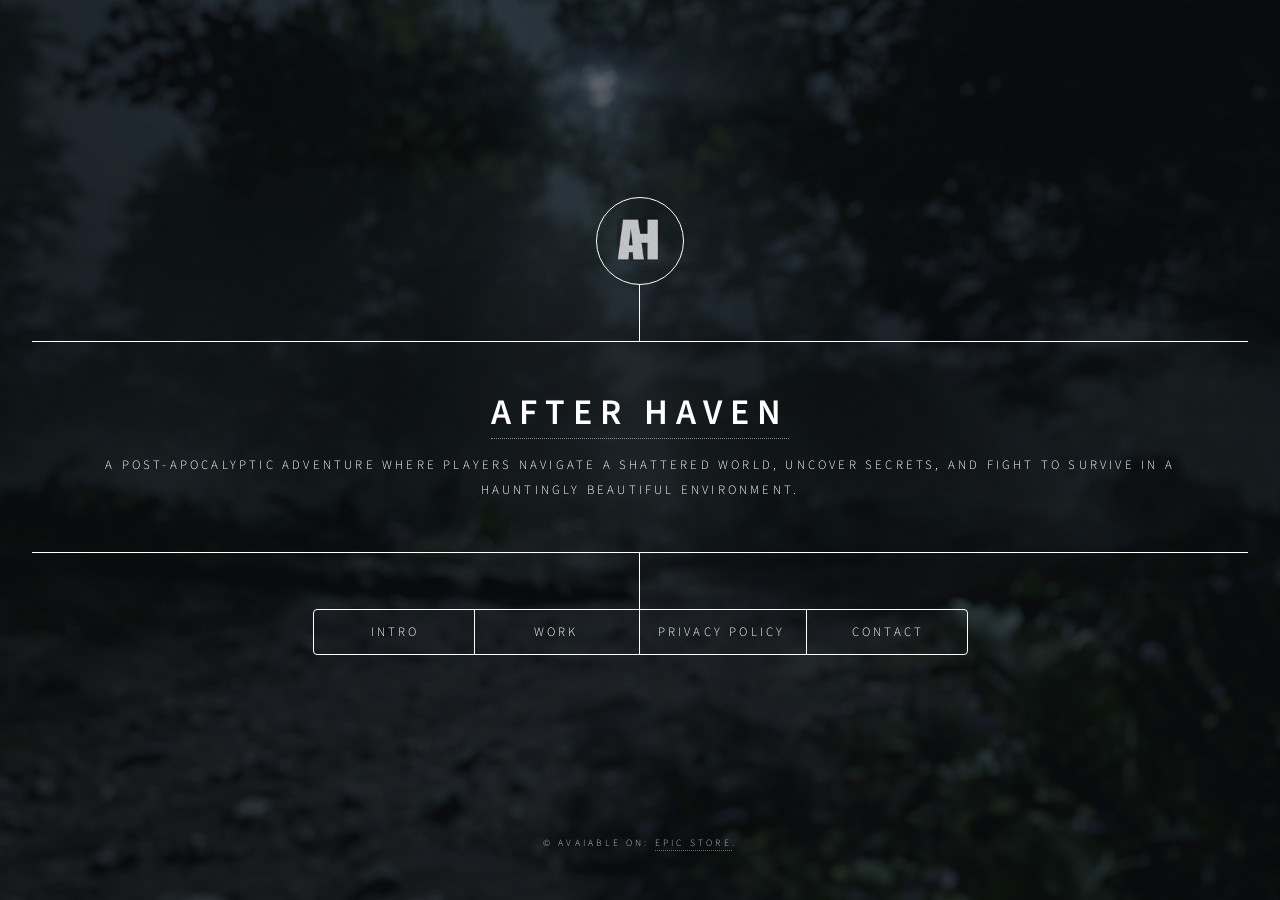
==== index.html @ 48a7b9a1 "InfoUpdates" ====
<!DOCTYPE HTML>
<html>
	<head>
		<title>Dimension by HTML5 UP</title>
		<meta charset="utf-8" />
		<meta name="viewport" content="width=device-width, initial-scale=1, user-scalable=no" />
		<link rel="stylesheet" href="assets/css/main.css" />
		<noscript><link rel="stylesheet" href="assets/css/noscript.css" /></noscript>
	</head>
	<body class="is-preload">

		<!-- Wrapper -->
			<div id="wrapper">

				<!-- Header -->
					<header id="header">
						<div class="logo">	
							<span class="image main"><a href="https://store.epicgames.com/en-US/p/after-heaven-e20b88"><img src="images/AH_LOGO128.png" alt="" /></a></span>
						</div>
						<div class="content">
							<div class="inner">
								<h1><a href="https://store.epicgames.com/en-US/p/after-heaven-e20b88">After Haven</a></h1>
								<p>A post-apocalyptic adventure where players navigate a shattered world, uncover secrets, and fight to survive in a hauntingly beautiful environment.</p>
							</div>
						</div>
						<nav>
							<ul>
								<li><a href="#intro">Intro</a></li>
								<li><a href="#work">Work</a></li>
								<li><a href="#PrivacyPolicy">Privacy Policy</a></li>
								<li><a href="#contact">Contact</a></li>
								<!--<li><a href="#elements">Elements</a></li>-->
							</ul>
						</nav>
					</header>

				<!-- Main -->
					<div id="main">

						<!-- Intro -->
							<article id="intro">
								<h2 class="major">Intro</h2>
								<span class="image main"><img src="images/pic01.jpg" alt="" /></span>
								<p>After Haven is a gripping post-apocalyptic adventure set in a world devastated by unknown cataclysms. Players step into the shoes of a resilient survivor navigating through hauntingly beautiful, yet dangerous environments—ranging from crumbling urban ruins to overgrown wilderness. As they explore, players must scavenge for scarce resources, uncover hidden secrets about the downfall of civilization, and confront hostile factions and mutated creatures that threaten their survival. With a rich narrative woven into immersive gameplay, After Haven challenges players to make difficult choices that shape the fate of the remaining survivors and determine the future of this shattered world. Strategic combat, stealth, and exploration blend seamlessly to create an intense, atmospheric experience where every decision counts.</p>
							</article>

						<!-- Work -->
							<article id="work">
								<h2 class="major">Work</h2>
								<span class="image main"><img src="images/pic02.jpg" alt="" /></span>
								<p>Adipiscing magna sed dolor elit. Praesent eleifend dignissim arcu, at eleifend sapien imperdiet ac. Aliquam erat volutpat. Praesent urna nisi, fringila lorem et vehicula lacinia quam. Integer sollicitudin mauris nec lorem luctus ultrices.</p>
								<p>Nullam et orci eu lorem consequat tincidunt vivamus et sagittis libero. Mauris aliquet magna magna sed nunc rhoncus pharetra. Pellentesque condimentum sem. In efficitur ligula tate urna. Maecenas laoreet massa vel lacinia pellentesque lorem ipsum dolor. Nullam et orci eu lorem consequat tincidunt. Vivamus et sagittis libero. Mauris aliquet magna magna sed nunc rhoncus amet feugiat tempus.</p>
							</article>

						<!-- About -->
						<article id="PrivacyPolicy">
							<h2 class="major">Privacy Policy - After Haven</h2>
							<span class="image main"><img src="images/pic03.jpg" alt="About After Haven" /></span>
						
							<p><strong>Effective Date:</strong> [Insert Date]</p>
						
							<p>Thank you for playing <em>After Haven</em>. Your privacy is important to us. This Privacy Policy explains how we collect, use, and protect your personal information when you play our game.</p>
						
							<h4 style="color: #00bcd4;">1. Information We Collect</h4>
							<ul style="margin-left: 20px;">
							<li><strong>Personal Information:</strong> No personal details like your name or email are required to play.</li>
							<li><strong>Device Info:</strong> We collect device type, OS, and unique IDs.</li>
							<li><strong>Usage Data:</strong> Includes gameplay behavior, session length, and progress.</li>
							<li><strong>Crash Data:</strong> Helps us fix bugs and improve performance.</li>
							</ul>
						
							<h4 style="color: #00bcd4;">2. How We Use Your Information</h4>
							<ul style="margin-left: 20px;">
							<li>To run and improve the game.</li>
							<li>Understand how players use the game.</li>
							<li>Fix bugs and performance issues.</li>
							<li>Send important updates if needed.</li>
							</ul>
						
							<h4 style="color: #00bcd4;">3. Data Sharing</h4>
							<p>We do <strong>not</strong> sell or rent personal information. Only anonymized data may be shared for analytics and improvements.</p>
						
							<h4 style="color: #00bcd4;">4. Third-Party Services</h4>
							<p>We may use third-party tools (e.g., analytics, ads). These tools follow their own privacy policies.</p>
						
							<h4 style="color: #00bcd4;">5. Security</h4>
							<p>We apply reasonable security methods, but no system is 100% secure.</p>
						
							<h4 style="color: #00bcd4;">6. Children’s Privacy</h4>
							<p><em>After Haven</em> is not meant for users under 13. We do not knowingly collect data from children.</p>
						
							<h4 style="color: #00bcd4;">7. Your Rights</h4>
							<p>You can ask to review or delete your data. Some features may be limited without certain data.</p>
						
							<h4 style="color: #00bcd4;">8. Changes</h4>
							<p>We may update this policy. Changes will be shared in-game or here.</p>
						
							<h4 style="color: #00bcd4;">9. Contact</h4>
							<p>If you have questions, email us at:<br />
							<a href="mailto:yourcontact@example.com" style="color: #00bcd4;">yourcontact@example.com</a>
							</p>
						</article>
  

						<!-- Contact -->
						<article id="contact">
							<h2 class="major">Contact</h2>
						
							<p><strong>Email:</strong> support@80ostudio.com</p>
							<p>
								Feel free to reach out for freelance projects, collaborations, or general inquiries!
							</p>
						
							<ul class="icons">
								<li><a href="#" class="icon brands fa-twitter"><span class="label">Twitter</span></a></li>
								<li><a href="#" class="icon brands fa-facebook-f"><span class="label">Facebook</span></a></li>
								<li><a href="#" class="icon brands fa-instagram"><span class="label">Instagram</span></a></li>
								<li><a href="#" class="icon brands fa-github"><span class="label">GitHub</span></a></li>
							</ul>
						</article>

					</div>

				<!-- Footer -->
					<footer id="footer">
						<p class="copyright">&copy; Avaiable on: <a href="https://store.epicgames.com/en-US/p/after-heaven-e20b88">Epic Store</a>.</p>
					</footer>

			</div>

		<!-- BG -->
			<div id="bg"></div>

		<!-- Scripts -->
			<script src="assets/js/jquery.min.js"></script>
			<script src="assets/js/browser.min.js"></script>
			<script src="assets/js/breakpoints.min.js"></script>
			<script src="assets/js/util.js"></script>
			<script src="assets/js/main.js"></script>

	</body>
</html>
---- assets/css/main.css ----
@import url(fontawesome-all.min.css);
@import url("https://fonts.googleapis.com/css?family=Source+Sans+Pro:300italic,600italic,300,600");

/*
	Dimension by HTML5 UP
	html5up.net | @ajlkn
	Free for personal and commercial use under the CCA 3.0 license (html5up.net/license)
*/

html, body, div, span, applet, object,
iframe, h1, h2, h3, h4, h5, h6, p, blockquote,
pre, a, abbr, acronym, address, big, cite,
code, del, dfn, em, img, ins, kbd, q, s, samp,
small, strike, strong, sub, sup, tt, var, b,
u, i, center, dl, dt, dd, ol, ul, li, fieldset,
form, label, legend, table, caption, tbody,
tfoot, thead, tr, th, td, article, aside,
canvas, details, embed, figure, figcaption,
footer, header, hgroup, menu, nav, output, ruby,
section, summary, time, mark, audio, video {
	margin: 0;
	padding: 0;
	border: 0;
	font-size: 100%;
	font: inherit;
	vertical-align: baseline;}

article, aside, details, figcaption, figure,
footer, header, hgroup, menu, nav, section {
	display: block;}

body {
	line-height: 1;
}

ol, ul {
	list-style: none;
}

blockquote, q {
	quotes: none;
}

	blockquote:before, blockquote:after, q:before, q:after {
		content: '';
		content: none;
	}

table {
	border-collapse: collapse;
	border-spacing: 0;
}

body {
	-webkit-text-size-adjust: none;
}

mark {
	background-color: transparent;
	color: inherit;
}

input::-moz-focus-inner {
	border: 0;
	padding: 0;
}

input, select, textarea {
	-moz-appearance: none;
	-webkit-appearance: none;
	-ms-appearance: none;
	appearance: none;
}

/* Basic */

	@-ms-viewport {
		width: device-width;
	}

	@media screen and (max-width: 480px) {

		html, body {
			min-width: 320px;
		}

	}

	html {
		box-sizing: border-box;
	}

	*, *:before, *:after {
		box-sizing: inherit;
	}

	body {
		background: #1b1f22;
	}

		body.is-preload *, body.is-preload *:before, body.is-preload *:after {
			-moz-animation: none !important;
			-webkit-animation: none !important;
			-ms-animation: none !important;
			animation: none !important;
			-moz-transition: none !important;
			-webkit-transition: none !important;
			-ms-transition: none !important;
			transition: none !important;
		}

/* Type */

	html {
		font-size: 16pt;
	}

		@media screen and (max-width: 1680px) {

			html {
				font-size: 12pt;
			}

		}

		@media screen and (max-width: 736px) {

			html {
				font-size: 11pt;
			}

		}

		@media screen and (max-width: 360px) {

			html {
				font-size: 10pt;
			}

		}

	body, input, select, textarea {
		color: #ffffff;
		font-family: "Source Sans Pro", sans-serif;
		font-weight: 300;
		font-size: 1rem;
		line-height: 1.65;
	}

	a {
		-moz-transition: color 0.2s ease-in-out, background-color 0.2s ease-in-out, border-bottom-color 0.2s ease-in-out;
		-webkit-transition: color 0.2s ease-in-out, background-color 0.2s ease-in-out, border-bottom-color 0.2s ease-in-out;
		-ms-transition: color 0.2s ease-in-out, background-color 0.2s ease-in-out, border-bottom-color 0.2s ease-in-out;
		transition: color 0.2s ease-in-out, background-color 0.2s ease-in-out, border-bottom-color 0.2s ease-in-out;
		border-bottom: dotted 1px rgba(255, 255, 255, 0.5);
		text-decoration: none;
		color: inherit;
	}

		a:hover {
			border-bottom-color: transparent;
		}

	strong, b {
		color: #ffffff;
		font-weight: 600;
	}

	em, i {
		font-style: italic;
	}

	p {
		margin: 0 0 2rem 0;
	}

	h1, h2, h3, h4, h5, h6 {
		color: #ffffff;
		font-weight: 600;
		line-height: 1.5;
		margin: 0 0 1rem 0;
		text-transform: uppercase;
		letter-spacing: 0.2rem;
	}

		h1 a, h2 a, h3 a, h4 a, h5 a, h6 a {
			color: inherit;
			text-decoration: none;
		}

		h1.major, h2.major, h3.major, h4.major, h5.major, h6.major {
			border-bottom: solid 1px #ffffff;
			width: -moz-max-content;
			width: -webkit-max-content;
			width: -ms-max-content;
			width: max-content;
			padding-bottom: 0.5rem;
			margin: 0 0 2rem 0;
		}

	h1 {
		font-size: 2.25rem;
		line-height: 1.3;
		letter-spacing: 0.5rem;
	}

	h2 {
		font-size: 1.5rem;
		line-height: 1.4;
		letter-spacing: 0.5rem;
	}

	h3 {
		font-size: 1rem;
	}

	h4 {
		font-size: 0.8rem;
	}

	h5 {
		font-size: 0.7rem;
	}

	h6 {
		font-size: 0.6rem;
	}

	@media screen and (max-width: 736px) {

		h1 {
			font-size: 1.75rem;
			line-height: 1.4;
		}

		h2 {
			font-size: 1.25em;
			line-height: 1.5;
		}

	}

	sub {
		font-size: 0.8rem;
		position: relative;
		top: 0.5rem;
	}

	sup {
		font-size: 0.8rem;
		position: relative;
		top: -0.5rem;
	}

	blockquote {
		border-left: solid 4px #ffffff;
		font-style: italic;
		margin: 0 0 2rem 0;
		padding: 0.5rem 0 0.5rem 2rem;
	}

	code {
		background: rgba(255, 255, 255, 0.075);
		border-radius: 4px;
		font-family: "Courier New", monospace;
		font-size: 0.9rem;
		margin: 0 0.25rem;
		padding: 0.25rem 0.65rem;
	}

	pre {
		-webkit-overflow-scrolling: touch;
		font-family: "Courier New", monospace;
		font-size: 0.9rem;
		margin: 0 0 2rem 0;
	}

		pre code {
			display: block;
			line-height: 1.75;
			padding: 1rem 1.5rem;
			overflow-x: auto;
		}

	hr {
		border: 0;
		border-bottom: solid 1px #ffffff;
		margin: 2.75rem 0;
	}

	.align-left {
		text-align: left;
	}

	.align-center {
		text-align: center;
	}

	.align-right {
		text-align: right;
	}

/* Form */

	form {
		margin: 0 0 2rem 0;
	}

		form > :last-child {
			margin-bottom: 0;
		}

		form > .fields {
			display: -moz-flex;
			display: -webkit-flex;
			display: -ms-flex;
			display: flex;
			-moz-flex-wrap: wrap;
			-webkit-flex-wrap: wrap;
			-ms-flex-wrap: wrap;
			flex-wrap: wrap;
			width: calc(100% + 3rem);
			margin: -1.5rem 0 2rem -1.5rem;
		}

			form > .fields > .field {
				-moz-flex-grow: 0;
				-webkit-flex-grow: 0;
				-ms-flex-grow: 0;
				flex-grow: 0;
				-moz-flex-shrink: 0;
				-webkit-flex-shrink: 0;
				-ms-flex-shrink: 0;
				flex-shrink: 0;
				padding: 1.5rem 0 0 1.5rem;
				width: calc(100% - 1.5rem);
			}

				form > .fields > .field.half {
					width: calc(50% - 0.75rem);
				}

				form > .fields > .field.third {
					width: calc(100%/3 - 0.5rem);
				}

				form > .fields > .field.quarter {
					width: calc(25% - 0.375rem);
				}

		@media screen and (max-width: 480px) {

			form > .fields {
				width: calc(100% + 3rem);
				margin: -1.5rem 0 2rem -1.5rem;
			}

				form > .fields > .field {
					padding: 1.5rem 0 0 1.5rem;
					width: calc(100% - 1.5rem);
				}

					form > .fields > .field.half {
						width: calc(100% - 1.5rem);
					}

					form > .fields > .field.third {
						width: calc(100% - 1.5rem);
					}

					form > .fields > .field.quarter {
						width: calc(100% - 1.5rem);
					}

		}

	label {
		color: #ffffff;
		display: block;
		font-size: 0.8rem;
		font-weight: 300;
		letter-spacing: 0.2rem;
		line-height: 1.5;
		margin: 0 0 1rem 0;
		text-transform: uppercase;
	}

	input[type="text"],
	input[type="password"],
	input[type="email"],
	input[type="tel"],
	select,
	textarea {
		-moz-appearance: none;
		-webkit-appearance: none;
		-ms-appearance: none;
		appearance: none;
		-moz-transition: border-color 0.2s ease-in-out, box-shadow 0.2s ease-in-out, background-color 0.2s ease-in-out;
		-webkit-transition: border-color 0.2s ease-in-out, box-shadow 0.2s ease-in-out, background-color 0.2s ease-in-out;
		-ms-transition: border-color 0.2s ease-in-out, box-shadow 0.2s ease-in-out, background-color 0.2s ease-in-out;
		transition: border-color 0.2s ease-in-out, box-shadow 0.2s ease-in-out, background-color 0.2s ease-in-out;
		background-color: transparent;
		border-radius: 4px;
		border: solid 1px #ffffff;
		color: inherit;
		display: block;
		outline: 0;
		padding: 0 1rem;
		text-decoration: none;
		width: 100%;
	}

		input[type="text"]:invalid,
		input[type="password"]:invalid,
		input[type="email"]:invalid,
		input[type="tel"]:invalid,
		select:invalid,
		textarea:invalid {
			box-shadow: none;
		}

		input[type="text"]:focus,
		input[type="password"]:focus,
		input[type="email"]:focus,
		input[type="tel"]:focus,
		select:focus,
		textarea:focus {
			background: rgba(255, 255, 255, 0.075);
			border-color: #ffffff;
			box-shadow: 0 0 0 1px #ffffff;
		}

	select {
		background-image: url("data:image/svg+xml;charset=utf8,%3Csvg xmlns='http://www.w3.org/2000/svg' width='40' height='40' preserveAspectRatio='none' viewBox='0 0 40 40'%3E%3Cpath d='M9.4,12.3l10.4,10.4l10.4-10.4c0.2-0.2,0.5-0.4,0.9-0.4c0.3,0,0.6,0.1,0.9,0.4l3.3,3.3c0.2,0.2,0.4,0.5,0.4,0.9 c0,0.4-0.1,0.6-0.4,0.9L20.7,31.9c-0.2,0.2-0.5,0.4-0.9,0.4c-0.3,0-0.6-0.1-0.9-0.4L4.3,17.3c-0.2-0.2-0.4-0.5-0.4-0.9 c0-0.4,0.1-0.6,0.4-0.9l3.3-3.3c0.2-0.2,0.5-0.4,0.9-0.4S9.1,12.1,9.4,12.3z' fill='%23ffffff' /%3E%3C/svg%3E");
		background-size: 1.25rem;
		background-repeat: no-repeat;
		background-position: calc(100% - 1rem) center;
		height: 2.75rem;
		padding-right: 2.75rem;
		text-overflow: ellipsis;
	}

		select option {
			color: #ffffff;
			background: #1b1f22;
		}

		select:focus::-ms-value {
			background-color: transparent;
		}

		select::-ms-expand {
			display: none;
		}

	input[type="text"],
	input[type="password"],
	input[type="email"],
	select {
		height: 2.75rem;
	}

	textarea {
		padding: 0.75rem 1rem;
	}

	input[type="checkbox"],
	input[type="radio"] {
		-moz-appearance: none;
		-webkit-appearance: none;
		-ms-appearance: none;
		appearance: none;
		display: block;
		float: left;
		margin-right: -2rem;
		opacity: 0;
		width: 1rem;
		z-index: -1;
	}

		input[type="checkbox"] + label,
		input[type="radio"] + label {
			text-decoration: none;
			-moz-user-select: none;
			-webkit-user-select: none;
			-ms-user-select: none;
			user-select: none;
			color: #ffffff;
			cursor: pointer;
			display: inline-block;
			font-size: 0.8rem;
			font-weight: 300;
			margin: 0 0 0.5rem 0;
			padding-left: 2.65rem;
			padding-right: 0.75rem;
			position: relative;
		}

			input[type="checkbox"] + label:before,
			input[type="radio"] + label:before {
				-moz-osx-font-smoothing: grayscale;
				-webkit-font-smoothing: antialiased;
				display: inline-block;
				font-style: normal;
				font-variant: normal;
				text-rendering: auto;
				line-height: 1;
				text-transform: none !important;
				font-family: 'Font Awesome 5 Free';
				font-weight: 900;
			}

			input[type="checkbox"] + label:before,
			input[type="radio"] + label:before {
				-moz-transition: border-color 0.2s ease-in-out, box-shadow 0.2s ease-in-out, background-color 0.2s ease-in-out;
				-webkit-transition: border-color 0.2s ease-in-out, box-shadow 0.2s ease-in-out, background-color 0.2s ease-in-out;
				-ms-transition: border-color 0.2s ease-in-out, box-shadow 0.2s ease-in-out, background-color 0.2s ease-in-out;
				transition: border-color 0.2s ease-in-out, box-shadow 0.2s ease-in-out, background-color 0.2s ease-in-out;
				border-radius: 4px;
				border: solid 1px #ffffff;
				content: '';
				display: inline-block;
				height: 1.65rem;
				left: 0;
				line-height: 1.65rem;
				position: absolute;
				text-align: center;
				top: -0.15rem;
				width: 1.65rem;
			}

		input[type="checkbox"]:checked + label:before,
		input[type="radio"]:checked + label:before {
			background: #ffffff !important;
			border-color: #ffffff !important;
			color: #1b1f22;
			content: '\f00c';
		}

		input[type="checkbox"]:focus + label:before,
		input[type="radio"]:focus + label:before {
			background: rgba(255, 255, 255, 0.075);
			border-color: #ffffff;
			box-shadow: 0 0 0 1px #ffffff;
		}

	input[type="checkbox"] + label:before {
		border-radius: 4px;
	}

	input[type="radio"] + label:before {
		border-radius: 100%;
	}

	::-webkit-input-placeholder {
		color: rgba(255, 255, 255, 0.5) !important;
		opacity: 1.0;
	}

	:-moz-placeholder {
		color: rgba(255, 255, 255, 0.5) !important;
		opacity: 1.0;
	}

	::-moz-placeholder {
		color: rgba(255, 255, 255, 0.5) !important;
		opacity: 1.0;
	}

	:-ms-input-placeholder {
		color: rgba(255, 255, 255, 0.5) !important;
		opacity: 1.0;
	}

	.formerize-placeholder {
		color: rgba(255, 255, 255, 0.5) !important;
		opacity: 1.0;
	}

/* Box */

	.box {
		border-radius: 4px;
		border: solid 1px #ffffff;
		margin-bottom: 2rem;
		padding: 1.5em;
	}

		.box > :last-child,
		.box > :last-child > :last-child,
		.box > :last-child > :last-child > :last-child {
			margin-bottom: 0;
		}

		.box.alt {
			border: 0;
			border-radius: 0;
			padding: 0;
		}

/* Icon */

	.icon {
		text-decoration: none;
		border-bottom: none;
		position: relative;
	}

		.icon:before {
			-moz-osx-font-smoothing: grayscale;
			-webkit-font-smoothing: antialiased;
			display: inline-block;
			font-style: normal;
			font-variant: normal;
			text-rendering: auto;
			line-height: 1;
			text-transform: none !important;
			font-family: 'Font Awesome 5 Free';
			font-weight: 400;
		}

		.icon > .label {
			display: none;
		}

		.icon:before {
			line-height: inherit;
		}

		.icon.solid:before {
			font-weight: 900;
		}

		.icon.brands:before {
			font-family: 'Font Awesome 5 Brands';
		}

/* Image */

	.image {
		border-radius: 4px;
		border: 0;
		display: inline-block;
		position: relative;
	}

		.image:before {
			pointer-events: none;
			background-image: url("../../images/overlay.png");
			background-color: rgba(19, 21, 25, 0.5);
			border-radius: 4px;
			content: '';
			display: block;
			height: 100%;
			left: 0;
			opacity: 0.5;
			position: absolute;
			top: 0;
			width: 100%;
		}

		.image img {
			border-radius: 4px;
			display: block;
		}

		.image.left, .image.right {
			max-width: 40%;
		}

			.image.left img, .image.right img {
				width: 100%;
			}

		.image.left {
			float: left;
			padding: 0 1.5em 1em 0;
			top: 0.25em;
		}

		.image.right {
			float: right;
			padding: 0 0 1em 1.5em;
			top: 0.25em;
		}

		.image.fit {
			display: block;
			margin: 0 0 2rem 0;
			width: 100%;
		}

			.image.fit img {
				width: 100%;
			}

		.image.main {
			display: block;
			margin: 1.25rem;
			width: 50%;
		}

			.image.main img {
				width: 100%;
			}

		@media screen and (max-width: 736px) {

			.image.main {
				margin: 2rem 0;
			}

		}

		@media screen and (max-width: 480px) {

			.image.main {
				margin: 1.15rem;
			}

		}

/* List */

	ol {
		list-style: decimal;
		margin: 0 0 2rem 0;
		padding-left: 1.25em;
	}

		ol li {
			padding-left: 0.25em;
		}

	ul {
		list-style: disc;
		margin: 0 0 2rem 0;
		padding-left: 1em;
	}

		ul li {
			padding-left: 0.5em;
		}

		ul.alt {
			list-style: none;
			padding-left: 0;
		}

			ul.alt li {
				border-top: solid 1px #ffffff;
				padding: 0.5em 0;
			}

				ul.alt li:first-child {
					border-top: 0;
					padding-top: 0;
				}

	dl {
		margin: 0 0 2rem 0;
	}

		dl dt {
			display: block;
			font-weight: 600;
			margin: 0 0 1rem 0;
		}

		dl dd {
			margin-left: 2rem;
		}

/* Actions */

	ul.actions {
		display: -moz-flex;
		display: -webkit-flex;
		display: -ms-flex;
		display: flex;
		cursor: default;
		list-style: none;
		margin-left: -1rem;
		padding-left: 0;
	}

		ul.actions li {
			padding: 0 0 0 1rem;
			vertical-align: middle;
		}

		ul.actions.special {
			-moz-justify-content: center;
			-webkit-justify-content: center;
			-ms-justify-content: center;
			justify-content: center;
			width: 100%;
			margin-left: 0;
		}

			ul.actions.special li:first-child {
				padding-left: 0;
			}

		ul.actions.stacked {
			-moz-flex-direction: column;
			-webkit-flex-direction: column;
			-ms-flex-direction: column;
			flex-direction: column;
			margin-left: 0;
		}

			ul.actions.stacked li {
				padding: 1.3rem 0 0 0;
			}

				ul.actions.stacked li:first-child {
					padding-top: 0;
				}

		ul.actions.fit {
			width: calc(100% + 1rem);
		}

			ul.actions.fit li {
				-moz-flex-grow: 1;
				-webkit-flex-grow: 1;
				-ms-flex-grow: 1;
				flex-grow: 1;
				-moz-flex-shrink: 1;
				-webkit-flex-shrink: 1;
				-ms-flex-shrink: 1;
				flex-shrink: 1;
				width: 100%;
			}

				ul.actions.fit li > * {
					width: 100%;
				}

			ul.actions.fit.stacked {
				width: 100%;
			}

		@media screen and (max-width: 480px) {

			ul.actions:not(.fixed) {
				-moz-flex-direction: column;
				-webkit-flex-direction: column;
				-ms-flex-direction: column;
				flex-direction: column;
				margin-left: 0;
				width: 100% !important;
			}

				ul.actions:not(.fixed) li {
					-moz-flex-grow: 1;
					-webkit-flex-grow: 1;
					-ms-flex-grow: 1;
					flex-grow: 1;
					-moz-flex-shrink: 1;
					-webkit-flex-shrink: 1;
					-ms-flex-shrink: 1;
					flex-shrink: 1;
					padding: 1rem 0 0 0;
					text-align: center;
					width: 100%;
				}

					ul.actions:not(.fixed) li > * {
						width: 100%;
					}

					ul.actions:not(.fixed) li:first-child {
						padding-top: 0;
					}

					ul.actions:not(.fixed) li input[type="submit"],
					ul.actions:not(.fixed) li input[type="reset"],
					ul.actions:not(.fixed) li input[type="button"],
					ul.actions:not(.fixed) li button,
					ul.actions:not(.fixed) li .button {
						width: 100%;
					}

						ul.actions:not(.fixed) li input[type="submit"].icon:before,
						ul.actions:not(.fixed) li input[type="reset"].icon:before,
						ul.actions:not(.fixed) li input[type="button"].icon:before,
						ul.actions:not(.fixed) li button.icon:before,
						ul.actions:not(.fixed) li .button.icon:before {
							margin-left: -0.5em;
						}

		}

/* Icons */

	ul.icons {
		cursor: default;
		list-style: none;
		padding-left: 0;
	}

		ul.icons li {
			display: inline-block;
			padding: 0 0.75em 0 0;
		}

			ul.icons li:last-child {
				padding-right: 0;
			}

			ul.icons li a {
				border-radius: 100%;
				box-shadow: inset 0 0 0 1px #ffffff;
				display: inline-block;
				height: 2.25rem;
				line-height: 2.25rem;
				text-align: center;
				width: 2.25rem;
			}

				ul.icons li a:hover {
					background-color: rgba(255, 255, 255, 0.075);
				}

				ul.icons li a:active {
					background-color: rgba(255, 255, 255, 0.175);
				}

/* Table */

	.table-wrapper {
		-webkit-overflow-scrolling: touch;
		overflow-x: auto;
	}

	table {
		margin: 0 0 2rem 0;
		width: 100%;
	}

		table tbody tr {
			border: solid 1px #ffffff;
			border-left: 0;
			border-right: 0;
		}

			table tbody tr:nth-child(2n + 1) {
				background-color: rgba(255, 255, 255, 0.075);
			}

		table td {
			padding: 0.75em 0.75em;
		}

		table th {
			color: #ffffff;
			font-size: 0.9em;
			font-weight: 600;
			padding: 0 0.75em 0.75em 0.75em;
			text-align: left;
		}

		table thead {
			border-bottom: solid 2px #ffffff;
		}

		table tfoot {
			border-top: solid 2px #ffffff;
		}

		table.alt {
			border-collapse: separate;
		}

			table.alt tbody tr td {
				border: solid 1px #ffffff;
				border-left-width: 0;
				border-top-width: 0;
			}

				table.alt tbody tr td:first-child {
					border-left-width: 1px;
				}

			table.alt tbody tr:first-child td {
				border-top-width: 1px;
			}

			table.alt thead {
				border-bottom: 0;
			}

			table.alt tfoot {
				border-top: 0;
			}

/* Button */

	input[type="submit"],
	input[type="reset"],
	input[type="button"],
	button,
	.button {
		-moz-appearance: none;
		-webkit-appearance: none;
		-ms-appearance: none;
		appearance: none;
		-moz-transition: background-color 0.2s ease-in-out, color 0.2s ease-in-out;
		-webkit-transition: background-color 0.2s ease-in-out, color 0.2s ease-in-out;
		-ms-transition: background-color 0.2s ease-in-out, color 0.2s ease-in-out;
		transition: background-color 0.2s ease-in-out, color 0.2s ease-in-out;
		background-color: transparent;
		border-radius: 4px;
		border: 0;
		box-shadow: inset 0 0 0 1px #ffffff;
		color: #ffffff !important;
		cursor: pointer;
		display: inline-block;
		font-size: 0.8rem;
		font-weight: 300;
		height: 2.75rem;
		letter-spacing: 0.2rem;
		line-height: 2.75rem;
		outline: 0;
		padding: 0 1.25rem 0 1.35rem;
		text-align: center;
		text-decoration: none;
		text-transform: uppercase;
		white-space: nowrap;
	}

		input[type="submit"]:hover,
		input[type="reset"]:hover,
		input[type="button"]:hover,
		button:hover,
		.button:hover {
			background-color: rgba(255, 255, 255, 0.075);
		}

		input[type="submit"]:active,
		input[type="reset"]:active,
		input[type="button"]:active,
		button:active,
		.button:active {
			background-color: rgba(255, 255, 255, 0.175);
		}

		input[type="submit"].icon:before,
		input[type="reset"].icon:before,
		input[type="button"].icon:before,
		button.icon:before,
		.button.icon:before {
			margin-right: 0.5em;
		}

		input[type="submit"].fit,
		input[type="reset"].fit,
		input[type="button"].fit,
		button.fit,
		.button.fit {
			width: 100%;
		}

		input[type="submit"].small,
		input[type="reset"].small,
		input[type="button"].small,
		button.small,
		.button.small {
			font-size: 0.6rem;
			height: 2.0625rem;
			line-height: 2.0625rem;
		}

		input[type="submit"].primary,
		input[type="reset"].primary,
		input[type="button"].primary,
		button.primary,
		.button.primary {
			background-color: #ffffff;
			color: #1b1f22 !important;
			font-weight: 600;
		}

		input[type="submit"].disabled, input[type="submit"]:disabled,
		input[type="reset"].disabled,
		input[type="reset"]:disabled,
		input[type="button"].disabled,
		input[type="button"]:disabled,
		button.disabled,
		button:disabled,
		.button.disabled,
		.button:disabled {
			pointer-events: none;
			cursor: default;
			opacity: 0.25;
		}

	input[type="submit"],
	input[type="reset"],
	input[type="button"],
	button {
		line-height: calc(2.75rem - 2px);
	}

/* BG */

	#bg {
		-moz-transform: scale(1.0);
		-webkit-transform: scale(1.0);
		-ms-transform: scale(1.0);
		transform: scale(1.0);
		-webkit-backface-visibility: hidden;
		position: fixed;
		top: 0;
		left: 0;
		width: 100%;
		height: 100vh;
		z-index: 1;
	}

		#bg:before, #bg:after {
			content: '';
			display: block;
			position: absolute;
			top: 0;
			left: 0;
			width: 100%;
			height: 100%;
		}

		#bg:before {
			-moz-transition: background-color 2.5s ease-in-out;
			-webkit-transition: background-color 2.5s ease-in-out;
			-ms-transition: background-color 2.5s ease-in-out;
			transition: background-color 2.5s ease-in-out;
			-moz-transition-delay: 0.75s;
			-webkit-transition-delay: 0.75s;
			-ms-transition-delay: 0.75s;
			transition-delay: 0.75s;
			background-image: linear-gradient(to top, rgba(19, 21, 25, 0.5), rgba(19, 21, 25, 0.5)), url("../../images/overlay.png");
			background-size: auto,
 256px 256px;
			background-position: center,
 center;
			background-repeat: no-repeat,
 repeat;
			z-index: 2;
		}

		#bg:after {
			-moz-transform: scale(1.125);
			-webkit-transform: scale(1.125);
			-ms-transform: scale(1.125);
			transform: scale(1.125);
			-moz-transition: -moz-transform 0.325s ease-in-out, -moz-filter 0.325s ease-in-out;
			-webkit-transition: -webkit-transform 0.325s ease-in-out, -webkit-filter 0.325s ease-in-out;
			-ms-transition: -ms-transform 0.325s ease-in-out, -ms-filter 0.325s ease-in-out;
			transition: transform 0.325s ease-in-out, filter 0.325s ease-in-out;
			background-image: url("../../images/bg.jpg");
			background-position: center;
			background-size: cover;
			background-repeat: no-repeat;
			z-index: 1;
		}

		body.is-article-visible #bg:after {
			-moz-transform: scale(1.0825);
			-webkit-transform: scale(1.0825);
			-ms-transform: scale(1.0825);
			transform: scale(1.0825);
			-moz-filter: blur(0.2rem);
			-webkit-filter: blur(0.2rem);
			-ms-filter: blur(0.2rem);
			filter: blur(0.2rem);
		}

		body.is-preload #bg:before {
			background-color: #000000;
		}

/* Wrapper */

	#wrapper {
		display: -moz-flex;
		display: -webkit-flex;
		display: -ms-flex;
		display: flex;
		-moz-flex-direction: column;
		-webkit-flex-direction: column;
		-ms-flex-direction: column;
		flex-direction: column;
		-moz-align-items: center;
		-webkit-align-items: center;
		-ms-align-items: center;
		align-items: center;
		-moz-justify-content: space-between;
		-webkit-justify-content: space-between;
		-ms-justify-content: space-between;
		justify-content: space-between;
		position: relative;
		min-height: 100vh;
		width: 100%;
		padding: 4rem 2rem;
		z-index: 3;
	}

		#wrapper:before {
			content: '';
			display: block;
		}

		@media screen and (max-width: 1680px) {

			#wrapper {
				padding: 3rem 2rem;
			}

		}

		@media screen and (max-width: 736px) {

			#wrapper {
				padding: 2rem 1rem;
			}

		}

		@media screen and (max-width: 480px) {

			#wrapper {
				padding: 1rem;
			}

		}

/* Header */

	#header {
		display: -moz-flex;
		display: -webkit-flex;
		display: -ms-flex;
		display: flex;
		-moz-flex-direction: column;
		-webkit-flex-direction: column;
		-ms-flex-direction: column;
		flex-direction: column;
		-moz-align-items: center;
		-webkit-align-items: center;
		-ms-align-items: center;
		align-items: center;
		-moz-transition: -moz-transform 0.325s ease-in-out, -moz-filter 0.325s ease-in-out, opacity 0.325s ease-in-out;
		-webkit-transition: -webkit-transform 0.325s ease-in-out, -webkit-filter 0.325s ease-in-out, opacity 0.325s ease-in-out;
		-ms-transition: -ms-transform 0.325s ease-in-out, -ms-filter 0.325s ease-in-out, opacity 0.325s ease-in-out;
		transition: transform 0.325s ease-in-out, filter 0.325s ease-in-out, opacity 0.325s ease-in-out;
		background-image: -moz-radial-gradient(rgba(0, 0, 0, 0.25) 25%, rgba(0, 0, 0, 0) 55%);
		background-image: -webkit-radial-gradient(rgba(0, 0, 0, 0.25) 25%, rgba(0, 0, 0, 0) 55%);
		background-image: -ms-radial-gradient(rgba(0, 0, 0, 0.25) 25%, rgba(0, 0, 0, 0) 55%);
		background-image: radial-gradient(rgba(0, 0, 0, 0.25) 25%, rgba(0, 0, 0, 0) 55%);
		max-width: 100%;
		text-align: center;
	}

		#header > * {
			-moz-transition: opacity 0.325s ease-in-out;
			-webkit-transition: opacity 0.325s ease-in-out;
			-ms-transition: opacity 0.325s ease-in-out;
			transition: opacity 0.325s ease-in-out;
			position: relative;
			margin-top: 3.5rem;
		}

			#header > *:before {
				content: '';
				display: block;
				position: absolute;
				top: calc(-3.5rem - 1px);
				left: calc(50% - 1px);
				width: 1px;
				height: calc(3.5rem + 1px);
				background: #ffffff;
			}

		#header > :first-child {
			margin-top: 0;
		}

			#header > :first-child:before {
				display: none;
			}

		#header .logo {
			width: 5.5rem;
			height: 5.5rem;
			line-height: 5.5rem;
			border: solid 1px #ffffff;
			border-radius: 100%;
		}

			#header .logo .icon:before {
				font-size: 2rem;
			}

		#header .content {
			border-style: solid;
			border-color: #ffffff;
			border-top-width: 1px;
			border-bottom-width: 1px;
			max-width: 100%;
		}

			#header .content .inner {
				-moz-transition: max-height 0.75s ease, padding 0.75s ease, opacity 0.325s ease-in-out;
				-webkit-transition: max-height 0.75s ease, padding 0.75s ease, opacity 0.325s ease-in-out;
				-ms-transition: max-height 0.75s ease, padding 0.75s ease, opacity 0.325s ease-in-out;
				transition: max-height 0.75s ease, padding 0.75s ease, opacity 0.325s ease-in-out;
				-moz-transition-delay: 0.25s;
				-webkit-transition-delay: 0.25s;
				-ms-transition-delay: 0.25s;
				transition-delay: 0.25s;
				padding: 3rem 2rem;
				max-height: 40rem;
				overflow: hidden;
			}

				#header .content .inner > :last-child {
					margin-bottom: 0;
				}

			#header .content p {
				text-transform: uppercase;
				letter-spacing: 0.2rem;
				font-size: 0.8rem;
				line-height: 2;
			}

		#header nav ul {
			display: -moz-flex;
			display: -webkit-flex;
			display: -ms-flex;
			display: flex;
			margin-bottom: 0;
			list-style: none;
			padding-left: 0;
			border: solid 1px #ffffff;
			border-radius: 4px;
		}

			#header nav ul li {
				padding-left: 0;
				border-left: solid 1px #ffffff;
			}

				#header nav ul li:first-child {
					border-left: 0;
				}

				#header nav ul li a {
					display: block;
					min-width: 10rem;
					height: 2.75rem;
					line-height: 2.75rem;
					padding: 0 1.25rem 0 1.45rem;
					text-transform: uppercase;
					letter-spacing: 0.2rem;
					font-size: 0.8rem;
					border-bottom: 0;
				}

					#header nav ul li a:hover {
						background-color: rgba(255, 255, 255, 0.075);
					}

					#header nav ul li a:active {
						background-color: rgba(255, 255, 255, 0.175);
					}

		#header nav.use-middle:after {
			content: '';
			display: block;
			position: absolute;
			top: 0;
			left: calc(50% - 1px);
			width: 1px;
			height: 100%;
			background: #ffffff;
		}

		#header nav.use-middle ul li.is-middle {
			border-left: 0;
		}

		body.is-article-visible #header {
			-moz-transform: scale(0.95);
			-webkit-transform: scale(0.95);
			-ms-transform: scale(0.95);
			transform: scale(0.95);
			-moz-filter: blur(0.1rem);
			-webkit-filter: blur(0.1rem);
			-ms-filter: blur(0.1rem);
			filter: blur(0.1rem);
			opacity: 0;
		}

		body.is-preload #header {
			-moz-filter: blur(0.125rem);
			-webkit-filter: blur(0.125rem);
			-ms-filter: blur(0.125rem);
			filter: blur(0.125rem);
		}

			body.is-preload #header > * {
				opacity: 0;
			}

			body.is-preload #header .content .inner {
				max-height: 0;
				padding-top: 0;
				padding-bottom: 0;
				opacity: 0;
			}

		@media screen and (max-width: 980px) {

			#header .content p br {
				display: none;
			}

		}

		@media screen and (max-width: 736px) {

			#header > * {
				margin-top: 2rem;
			}

				#header > *:before {
					top: calc(-2rem - 1px);
					height: calc(2rem + 1px);
				}

			#header .logo {
				width: 4.75rem;
				height: 4.75rem;
				line-height: 4.75rem;
			}

				#header .logo .icon:before {
					font-size: 1.75rem;
				}

			#header .content .inner {
				padding: 2.5rem 1rem;
			}

			#header .content p {
				line-height: 1.875;
			}

		}

		@media screen and (max-width: 480px) {

			#header {
				padding: 1.5rem 0;
			}

				#header .content .inner {
					padding: 2.5rem 0;
				}

				#header nav ul {
					-moz-flex-direction: column;
					-webkit-flex-direction: column;
					-ms-flex-direction: column;
					flex-direction: column;
					min-width: 10rem;
					max-width: 100%;
				}

					#header nav ul li {
						border-left: 0;
						border-top: solid 1px #ffffff;
					}

						#header nav ul li:first-child {
							border-top: 0;
						}

						#header nav ul li a {
							height: 3rem;
							line-height: 3rem;
							min-width: 0;
							width: 100%;
						}

				#header nav.use-middle:after {
					display: none;
				}

		}

/* Main */

	#main {
		-moz-flex-grow: 1;
		-webkit-flex-grow: 1;
		-ms-flex-grow: 1;
		flex-grow: 1;
		-moz-flex-shrink: 1;
		-webkit-flex-shrink: 1;
		-ms-flex-shrink: 1;
		flex-shrink: 1;
		display: -moz-flex;
		display: -webkit-flex;
		display: -ms-flex;
		display: flex;
		-moz-align-items: center;
		-webkit-align-items: center;
		-ms-align-items: center;
		align-items: center;
		-moz-justify-content: center;
		-webkit-justify-content: center;
		-ms-justify-content: center;
		justify-content: center;
		-moz-flex-direction: column;
		-webkit-flex-direction: column;
		-ms-flex-direction: column;
		flex-direction: column;
		position: relative;
		max-width: 100%;
		z-index: 3;
	}

		#main article {
			-moz-transform: translateY(0.25rem);
			-webkit-transform: translateY(0.25rem);
			-ms-transform: translateY(0.25rem);
			transform: translateY(0.25rem);
			-moz-transition: opacity 0.325s ease-in-out, -moz-transform 0.325s ease-in-out;
			-webkit-transition: opacity 0.325s ease-in-out, -webkit-transform 0.325s ease-in-out;
			-ms-transition: opacity 0.325s ease-in-out, -ms-transform 0.325s ease-in-out;
			transition: opacity 0.325s ease-in-out, transform 0.325s ease-in-out;
			padding: 4.5rem 2.5rem 1.5rem 2.5rem ;
			position: relative;
			width: 40rem;
			max-width: 100%;
			background-color: rgba(27, 31, 34, 0.85);
			border-radius: 4px;
			opacity: 0;
		}

			#main article.active {
				-moz-transform: translateY(0);
				-webkit-transform: translateY(0);
				-ms-transform: translateY(0);
				transform: translateY(0);
				opacity: 1;
			}

			#main article .close {
				display: block;
				position: absolute;
				top: 0;
				right: 0;
				width: 4rem;
				height: 4rem;
				cursor: pointer;
				text-indent: 4rem;
				overflow: hidden;
				white-space: nowrap;
			}

				#main article .close:before {
					-moz-transition: background-color 0.2s ease-in-out;
					-webkit-transition: background-color 0.2s ease-in-out;
					-ms-transition: background-color 0.2s ease-in-out;
					transition: background-color 0.2s ease-in-out;
					content: '';
					display: block;
					position: absolute;
					top: 0.75rem;
					left: 0.75rem;
					width: 2.5rem;
					height: 2.5rem;
					border-radius: 100%;
					background-position: center;
					background-image: url("data:image/svg+xml;charset=utf8,%3Csvg xmlns='http://www.w3.org/2000/svg' xmlns:xlink='http://www.w3.org/1999/xlink' width='20px' height='20px' viewBox='0 0 20 20' zoomAndPan='disable'%3E%3Cstyle%3Eline %7B stroke: %23ffffff%3B stroke-width: 1%3B %7D%3C/style%3E%3Cline x1='2' y1='2' x2='18' y2='18' /%3E%3Cline x1='18' y1='2' x2='2' y2='18' /%3E%3C/svg%3E");
					background-size: 20px 20px;
					background-repeat: no-repeat;
				}

				#main article .close:hover:before {
					background-color: rgba(255, 255, 255, 0.075);
				}

				#main article .close:active:before {
					background-color: rgba(255, 255, 255, 0.175);
				}

		@media screen and (max-width: 736px) {

			#main article {
				padding: 3.5rem 2rem 0.5rem 2rem ;
			}

				#main article .close:before {
					top: 0.875rem;
					left: 0.875rem;
					width: 2.25rem;
					height: 2.25rem;
					background-size: 14px 14px;
				}

		}

		@media screen and (max-width: 480px) {

			#main article {
				padding: 3rem 1.5rem 0.5rem 1.5rem ;
			}

		}

/* Footer */

	#footer {
		-moz-transition: -moz-transform 0.325s ease-in-out, -moz-filter 0.325s ease-in-out, opacity 0.325s ease-in-out;
		-webkit-transition: -webkit-transform 0.325s ease-in-out, -webkit-filter 0.325s ease-in-out, opacity 0.325s ease-in-out;
		-ms-transition: -ms-transform 0.325s ease-in-out, -ms-filter 0.325s ease-in-out, opacity 0.325s ease-in-out;
		transition: transform 0.325s ease-in-out, filter 0.325s ease-in-out, opacity 0.325s ease-in-out;
		width: 100%;
		max-width: 100%;
		margin-top: 2rem;
		text-align: center;
	}

		#footer .copyright {
			letter-spacing: 0.2rem;
			font-size: 0.6rem;
			opacity: 0.75;
			margin-bottom: 0;
			text-transform: uppercase;
		}

		body.is-article-visible #footer {
			-moz-transform: scale(0.95);
			-webkit-transform: scale(0.95);
			-ms-transform: scale(0.95);
			transform: scale(0.95);
			-moz-filter: blur(0.1rem);
			-webkit-filter: blur(0.1rem);
			-ms-filter: blur(0.1rem);
			filter: blur(0.1rem);
			opacity: 0;
		}

		body.is-preload #footer {
			opacity: 0;
		}
---- assets/css/noscript.css ----
/*
	Dimension by HTML5 UP
	html5up.net | @ajlkn
	Free for personal and commercial use under the CCA 3.0 license (html5up.net/license)
*/

/* BG */

	body.is-preload #bg:before {
		background-color: transparent;
	}

/* Header */

	body.is-preload #header {
		-moz-filter: none;
		-webkit-filter: none;
		-ms-filter: none;
		filter: none;
	}

		body.is-preload #header > * {
			opacity: 1;
		}

		body.is-preload #header .content .inner {
			max-height: none;
			padding: 3rem 2rem;
			opacity: 1;
		}

/* Main */

	#main article {
		opacity: 1;
		margin: 4rem 0 0 0;
	}
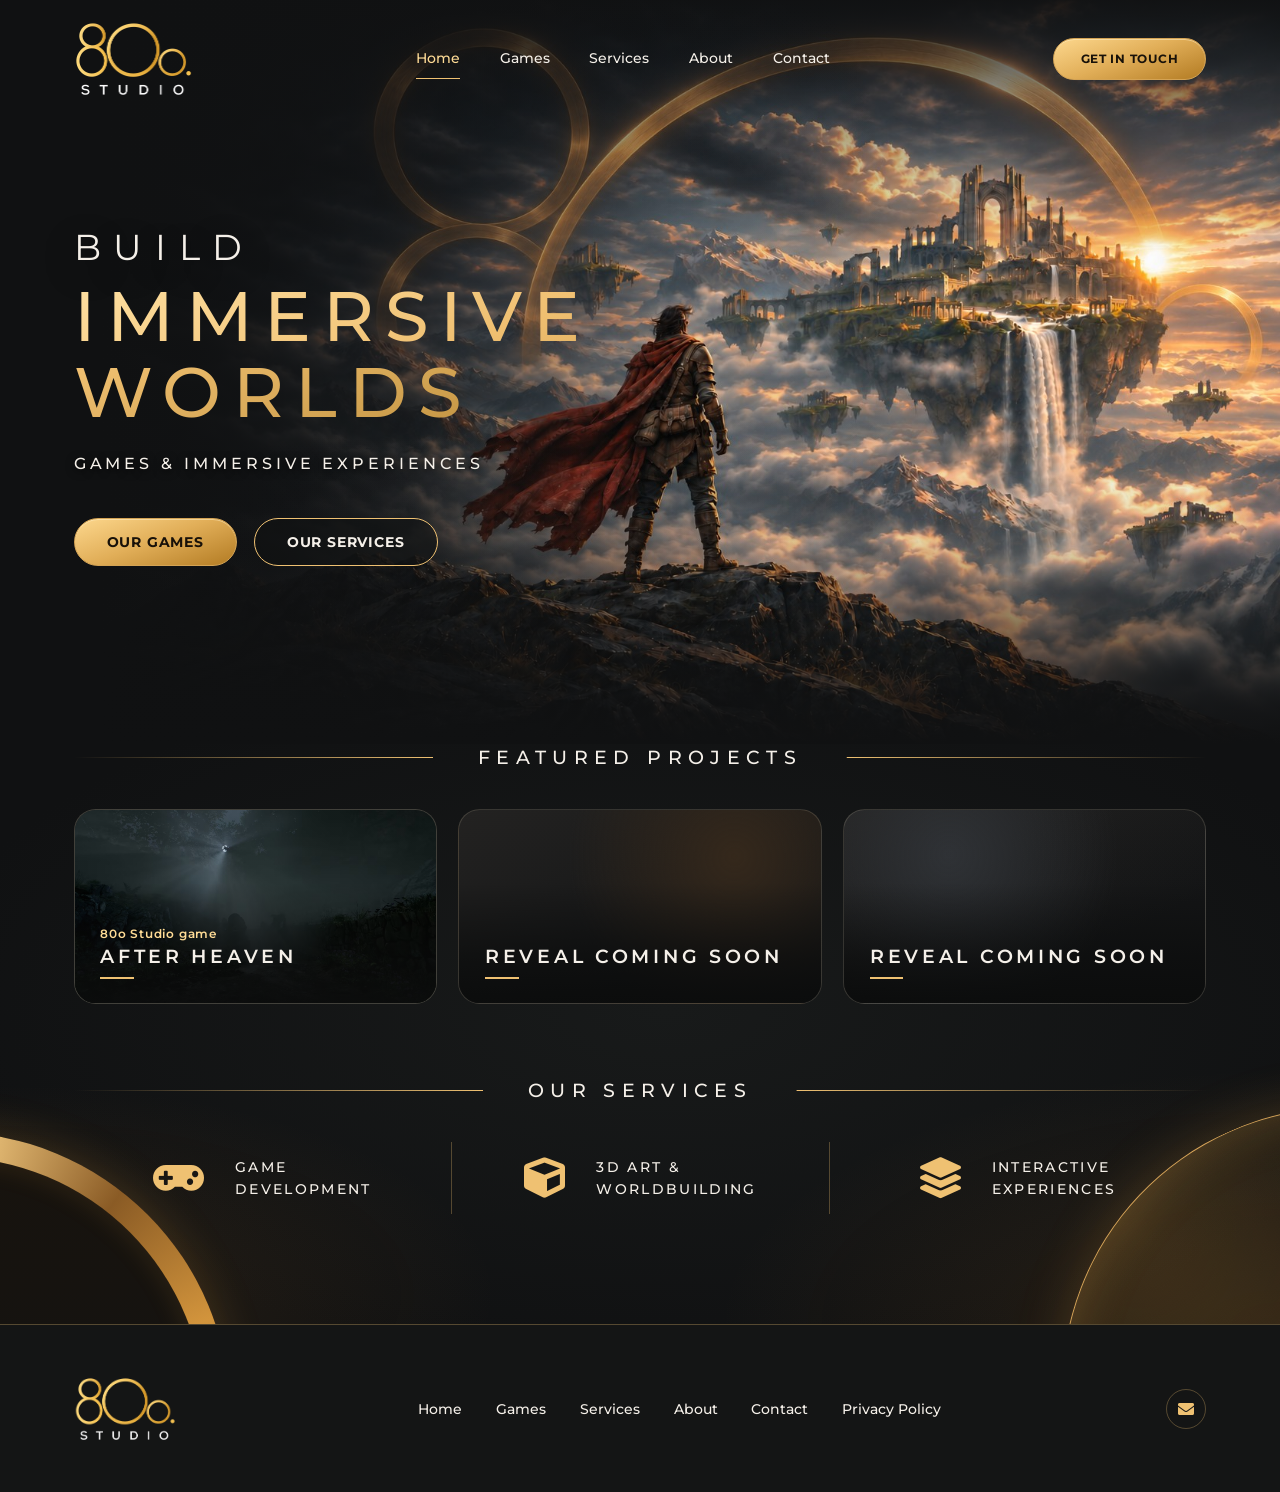
==== commit c9a07477: "Add redesigned 80o Studio website" ====
--- a/index.html
+++ b/index.html
@@ -1,142 +1,95 @@
-<!DOCTYPE HTML>
-<html>
-	<head>
-		<title>Dimension by HTML5 UP</title>
-		<meta charset="utf-8" />
-		<meta name="viewport" content="width=device-width, initial-scale=1, user-scalable=no" />
-		<link rel="stylesheet" href="assets/css/main.css" />
-		<noscript><link rel="stylesheet" href="assets/css/noscript.css" /></noscript>
-	</head>
-	<body class="is-preload">
-
-		<!-- Wrapper -->
-			<div id="wrapper">
-
-				<!-- Header -->
-					<header id="header">
-						<div class="logo">	
-							<span class="image main"><a href="https://store.epicgames.com/en-US/p/after-heaven-e20b88"><img src="images/AH_LOGO128.png" alt="" /></a></span>
-						</div>
-						<div class="content">
-							<div class="inner">
-								<h1><a href="https://store.epicgames.com/en-US/p/after-heaven-e20b88">After Haven</a></h1>
-								<p>A post-apocalyptic adventure where players navigate a shattered world, uncover secrets, and fight to survive in a hauntingly beautiful environment.</p>
-							</div>
-						</div>
-						<nav>
-							<ul>
-								<li><a href="#intro">Intro</a></li>
-								<li><a href="#work">Work</a></li>
-								<li><a href="#PrivacyPolicy">Privacy Policy</a></li>
-								<li><a href="#contact">Contact</a></li>
-								<!--<li><a href="#elements">Elements</a></li>-->
-							</ul>
-						</nav>
-					</header>
-
-				<!-- Main -->
-					<div id="main">
-
-						<!-- Intro -->
-							<article id="intro">
-								<h2 class="major">Intro</h2>
-								<span class="image main"><img src="images/pic01.jpg" alt="" /></span>
-								<p>After Haven is a gripping post-apocalyptic adventure set in a world devastated by unknown cataclysms. Players step into the shoes of a resilient survivor navigating through hauntingly beautiful, yet dangerous environments—ranging from crumbling urban ruins to overgrown wilderness. As they explore, players must scavenge for scarce resources, uncover hidden secrets about the downfall of civilization, and confront hostile factions and mutated creatures that threaten their survival. With a rich narrative woven into immersive gameplay, After Haven challenges players to make difficult choices that shape the fate of the remaining survivors and determine the future of this shattered world. Strategic combat, stealth, and exploration blend seamlessly to create an intense, atmospheric experience where every decision counts.</p>
-							</article>
-
-						<!-- Work -->
-							<article id="work">
-								<h2 class="major">Work</h2>
-								<span class="image main"><img src="images/pic02.jpg" alt="" /></span>
-								<p>Adipiscing magna sed dolor elit. Praesent eleifend dignissim arcu, at eleifend sapien imperdiet ac. Aliquam erat volutpat. Praesent urna nisi, fringila lorem et vehicula lacinia quam. Integer sollicitudin mauris nec lorem luctus ultrices.</p>
-								<p>Nullam et orci eu lorem consequat tincidunt vivamus et sagittis libero. Mauris aliquet magna magna sed nunc rhoncus pharetra. Pellentesque condimentum sem. In efficitur ligula tate urna. Maecenas laoreet massa vel lacinia pellentesque lorem ipsum dolor. Nullam et orci eu lorem consequat tincidunt. Vivamus et sagittis libero. Mauris aliquet magna magna sed nunc rhoncus amet feugiat tempus.</p>
-							</article>
-
-						<!-- About -->
-						<article id="PrivacyPolicy">
-							<h2 class="major">Privacy Policy - After Haven</h2>
-							<span class="image main"><img src="images/pic03.jpg" alt="About After Haven" /></span>
-						
-							<p><strong>Effective Date:</strong> [Insert Date]</p>
-						
-							<p>Thank you for playing <em>After Haven</em>. Your privacy is important to us. This Privacy Policy explains how we collect, use, and protect your personal information when you play our game.</p>
-						
-							<h4 style="color: #00bcd4;">1. Information We Collect</h4>
-							<ul style="margin-left: 20px;">
-							<li><strong>Personal Information:</strong> No personal details like your name or email are required to play.</li>
-							<li><strong>Device Info:</strong> We collect device type, OS, and unique IDs.</li>
-							<li><strong>Usage Data:</strong> Includes gameplay behavior, session length, and progress.</li>
-							<li><strong>Crash Data:</strong> Helps us fix bugs and improve performance.</li>
-							</ul>
-						
-							<h4 style="color: #00bcd4;">2. How We Use Your Information</h4>
-							<ul style="margin-left: 20px;">
-							<li>To run and improve the game.</li>
-							<li>Understand how players use the game.</li>
-							<li>Fix bugs and performance issues.</li>
-							<li>Send important updates if needed.</li>
-							</ul>
-						
-							<h4 style="color: #00bcd4;">3. Data Sharing</h4>
-							<p>We do <strong>not</strong> sell or rent personal information. Only anonymized data may be shared for analytics and improvements.</p>
-						
-							<h4 style="color: #00bcd4;">4. Third-Party Services</h4>
-							<p>We may use third-party tools (e.g., analytics, ads). These tools follow their own privacy policies.</p>
-						
-							<h4 style="color: #00bcd4;">5. Security</h4>
-							<p>We apply reasonable security methods, but no system is 100% secure.</p>
-						
-							<h4 style="color: #00bcd4;">6. Children’s Privacy</h4>
-							<p><em>After Haven</em> is not meant for users under 13. We do not knowingly collect data from children.</p>
-						
-							<h4 style="color: #00bcd4;">7. Your Rights</h4>
-							<p>You can ask to review or delete your data. Some features may be limited without certain data.</p>
-						
-							<h4 style="color: #00bcd4;">8. Changes</h4>
-							<p>We may update this policy. Changes will be shared in-game or here.</p>
-						
-							<h4 style="color: #00bcd4;">9. Contact</h4>
-							<p>If you have questions, email us at:<br />
-							<a href="mailto:yourcontact@example.com" style="color: #00bcd4;">yourcontact@example.com</a>
-							</p>
-						</article>
-  
-
-						<!-- Contact -->
-						<article id="contact">
-							<h2 class="major">Contact</h2>
-						
-							<p><strong>Email:</strong> support@80ostudio.com</p>
-							<p>
-								Feel free to reach out for freelance projects, collaborations, or general inquiries!
-							</p>
-						
-							<ul class="icons">
-								<li><a href="#" class="icon brands fa-twitter"><span class="label">Twitter</span></a></li>
-								<li><a href="#" class="icon brands fa-facebook-f"><span class="label">Facebook</span></a></li>
-								<li><a href="#" class="icon brands fa-instagram"><span class="label">Instagram</span></a></li>
-								<li><a href="#" class="icon brands fa-github"><span class="label">GitHub</span></a></li>
-							</ul>
-						</article>
-
-					</div>
-
-				<!-- Footer -->
-					<footer id="footer">
-						<p class="copyright">&copy; Avaiable on: <a href="https://store.epicgames.com/en-US/p/after-heaven-e20b88">Epic Store</a>.</p>
-					</footer>
-
-			</div>
-
-		<!-- BG -->
-			<div id="bg"></div>
-
-		<!-- Scripts -->
-			<script src="assets/js/jquery.min.js"></script>
-			<script src="assets/js/browser.min.js"></script>
-			<script src="assets/js/breakpoints.min.js"></script>
-			<script src="assets/js/util.js"></script>
-			<script src="assets/js/main.js"></script>
-
-	</body>
+<!doctype html>
+<html lang="en">
+  <head>
+    <meta charset="utf-8">
+    <meta name="viewport" content="width=device-width, initial-scale=1">
+    <meta name="theme-color" content="#101112">
+    <meta name="description" content="80o Studio builds original games and immersive experiences. Explore After Heaven and discover our work in real-time 3D.">
+    <meta property="og:title" content="80o Studio | Build immersive worlds">
+    <meta property="og:description" content="80o Studio builds original games and immersive experiences. Explore After Heaven and discover our work in real-time 3D.">
+    <meta property="og:type" content="website">
+    <meta property="og:site_name" content="80o Studio">
+    <title>80o Studio | Build immersive worlds</title>
+    <link rel="icon" href="art/studio-icon.png" type="image/png">
+    <link rel="stylesheet" href="studio.css">
+    <script defer src="studio.js"></script>
+  </head>
+  <body class="page-home">
+    <a class="skip-link" href="#main-content">Skip to content</a>
+    <header class="site-header">
+      <div class="shell header-inner">
+        <a class="wordmark" href="index.html" aria-label="80o Studio home">
+          <img src="art/studio-wordmark.png" width="478" height="304" alt="">
+        </a>
+        <button class="menu-toggle" type="button" aria-expanded="false" aria-controls="site-nav" hidden>Menu</button>
+        <nav id="site-nav" class="site-nav" aria-label="Main navigation">
+          <a href="index.html" aria-current="page">Home</a>
+            <a href="games.html">Games</a>
+            <a href="services.html">Services</a>
+            <a href="about.html">About</a>
+            <a href="contact.html">Contact</a>
+        </nav>
+        <a class="button button-gold header-action" href="contact.html#inquiries">Get in touch</a>
+      </div>
+    </header>
+    <main id="main-content" tabindex="-1">
+      <section class="hero hero--home" aria-labelledby="page-title">
+        <div class="hero-media" aria-hidden="true">
+          <img src="art/skyrealm-hero.jpg" width="1536" height="1024" alt="" fetchpriority="high">
+        </div>
+        <div class="shell hero-content">
+          <h1 class="hero-title" id="page-title"><span class="hero-lead">Build</span><span class="gold-text">Immersive<br>worlds</span></h1>
+          <p class="hero-deck">Games &amp; immersive experiences</p>
+          <div class="actions"><a class="button button-gold" href="games.html">Our games</a>
+            <a class="button button-outline" href="services.html">Our services</a></div>
+        </div>
+      </section>
+      <div class="orbit-wrap home-content">
+        <section class="shell section" aria-labelledby="featured-projects">
+          <h2 class="section-title" id="featured-projects">Featured projects</h2>
+          <div class="feature-grid">
+          <a class="project-cover project-cover--featured" href="games.html#after-haven">
+              <img src="art/after-heaven-cover.jpg" alt="" loading="lazy" decoding="async">
+              <span class="project-caption">
+                <span class="project-label">80o Studio game</span>
+                <span class="project-name">After Heaven</span>
+              </span>
+          </a>
+          <a class="project-cover project-cover--featured project-cover--teaser" href="games.html#game-collection">
+              <span class="project-caption"><span class="project-name">Reveal Coming Soon</span></span>
+          </a>
+          <a class="project-cover project-cover--featured project-cover--teaser" href="games.html#game-collection">
+              <span class="project-caption"><span class="project-name">Reveal Coming Soon</span></span>
+          </a>
+          </div>
+        </section>
+        <section class="shell section section--services" aria-labelledby="home-services">
+          <h2 class="section-title" id="home-services">Our services</h2>
+          <div class="service-strip">
+            <a href="services.html#game-development"><span class="icon icon-gamepad" aria-hidden="true"></span><span>Game<br> development</span></a>
+            <a href="services.html#3d-art"><span class="icon icon-cube" aria-hidden="true"></span><span>3D art &amp;<br> worldbuilding</span></a>
+            <a href="services.html#interactive-experiences"><span class="icon icon-layers" aria-hidden="true"></span><span>Interactive<br> experiences</span></a>
+          </div>
+        </section>
+      </div>
+    </main>
+    <footer class="site-footer">
+      <div class="shell footer-inner">
+        <a class="wordmark" href="index.html" aria-label="80o Studio home">
+          <img src="art/studio-wordmark.png" width="478" height="304" alt="">
+        </a>
+        <nav class="footer-nav" aria-label="Footer navigation">
+          <a href="index.html">Home</a>
+            <a href="games.html">Games</a>
+            <a href="services.html">Services</a>
+            <a href="about.html">About</a>
+            <a href="contact.html">Contact</a>
+          <a id="PrivacyPolicy" href="privacy.html#PrivacyPolicy">Privacy Policy</a>
+        </nav>
+        <a class="footer-email" href="mailto:support@80ostudio.com" aria-label="Email 80o Studio" title="Email 80o Studio">
+          <span class="icon icon-mail" aria-hidden="true"></span>
+        </a>
+      </div>
+    </footer>
+  </body>
 </html>
--- a/studio.css
+++ b/studio.css
@@ -0,0 +1,1292 @@
+/* Font Awesome Free 5.9.0 by Fonticons, Inc. — font licensed under SIL OFL 1.1. */
+@font-face {
+  font-family: "Studio Icons";
+  src: url("art/fa-solid-900.woff2") format("woff2");
+  font-display: block;
+}
+
+@font-face {
+  font-family: Montserrat;
+  src: url("art/montserrat.woff2") format("woff2");
+  font-style: normal;
+  font-weight: 400 700;
+  font-display: swap;
+}
+
+:root {
+  color-scheme: dark;
+  --background: #101112;
+  --panel: #191919;
+  --ink: #f5f0e9;
+  --muted: #c9c3b8;
+  --gold: #efc172;
+  --gold-light: #ffdc96;
+  --gold-dark: #ad7928;
+  --hairline: rgba(239, 193, 114, .30);
+  --fine-line: rgba(255, 237, 206, .14);
+  --gold-fill: linear-gradient(160deg, #fbd58a 3%, #e1ae58 48%, #b88129 94%);
+  --radius: 1.35rem;
+  --shell: 80rem;
+  --edge: clamp(1.25rem, 5.75vw, 6rem);
+  --section-space: clamp(2.75rem, 5.7vw, 5.25rem);
+  font-family: Montserrat, "Century Gothic", "Avenir Next", Arial, sans-serif;
+  font-weight: 400;
+  font-synthesis: none;
+}
+
+*,
+*::before,
+*::after {
+  box-sizing: border-box;
+}
+
+body {
+  margin: 0;
+  background: var(--background);
+  color: var(--ink);
+  line-height: 1.6;
+}
+
+@media (prefers-reduced-motion: no-preference) {
+  html {
+    scroll-behavior: smooth;
+  }
+}
+
+img {
+  display: block;
+  max-width: 100%;
+}
+
+button,
+input,
+textarea {
+  font: inherit;
+}
+
+a {
+  color: inherit;
+}
+
+h1,
+h2,
+h3,
+p {
+  margin: 0;
+}
+
+[hidden] {
+  display: none !important;
+}
+
+:focus-visible {
+  outline: 2px solid var(--gold-light);
+  outline-offset: 5px;
+}
+
+.shell {
+  width: min(var(--shell), 100% - 2 * var(--edge));
+  margin-inline: auto;
+}
+
+.skip-link:not(:focus) {
+  position: absolute;
+  width: 1px;
+  height: 1px;
+  overflow: hidden;
+  clip-path: inset(50%);
+  white-space: nowrap;
+}
+
+.skip-link {
+  position: fixed;
+  z-index: 20;
+  inset: .75rem auto auto .75rem;
+  padding: .6rem 1rem;
+  border-radius: .4rem;
+  background: var(--gold-light);
+  color: #17120c;
+  font-weight: 700;
+}
+
+/* Shared header and wordmark */
+.site-header {
+  position: absolute;
+  z-index: 5;
+  inset: 0 0 auto;
+}
+
+.header-inner {
+  min-height: clamp(6rem, 9.2vw, 8.5rem);
+  display: flex;
+  align-items: center;
+  justify-content: space-between;
+  column-gap: clamp(1.5rem, 4vw, 4.5rem);
+}
+
+.wordmark {
+  flex: none;
+  display: block;
+  width: 7.45rem;
+}
+
+.wordmark img {
+  width: 100%;
+  height: auto;
+}
+
+.site-nav,
+.footer-nav {
+  display: flex;
+  align-items: center;
+  gap: clamp(1.25rem, 3.1vw, 3.6rem);
+}
+
+.site-nav a,
+.footer-nav a {
+  color: var(--ink);
+  text-decoration: none;
+  white-space: nowrap;
+  font-weight: 500;
+  font-size: .9rem;
+}
+
+.site-nav a {
+  position: relative;
+  padding-block: .85rem;
+}
+
+.site-nav a::after {
+  content: "";
+  position: absolute;
+  inset: auto 0 .32rem;
+  height: 1px;
+  background: var(--gold);
+  transform: scaleX(0);
+  transition: transform .2s ease;
+}
+
+.site-nav a:hover,
+.site-nav a[aria-current="page"],
+.footer-nav a:hover {
+  color: var(--gold-light);
+}
+
+.site-nav a:hover::after,
+.site-nav a[aria-current="page"]::after {
+  transform: scaleX(1);
+}
+
+.button,
+.menu-toggle {
+  display: inline-flex;
+  min-height: 3rem;
+  align-items: center;
+  justify-content: center;
+  padding: .75rem clamp(1.2rem, 2.5vw, 2.1rem);
+  border: 1px solid var(--gold);
+  border-radius: 99rem;
+  letter-spacing: .06em;
+  text-transform: uppercase;
+  text-decoration: none;
+  white-space: nowrap;
+  font-size: .85rem;
+  line-height: 1.15;
+  font-weight: 700;
+  cursor: pointer;
+  transition: transform .2s ease, background-color .2s ease, border-color .2s ease, box-shadow .2s ease;
+}
+
+.button:hover,
+.menu-toggle:hover {
+  transform: translateY(-2px);
+}
+
+.button-gold {
+  border-color: #d4a354;
+  background: var(--gold-fill);
+  color: #181109;
+  box-shadow: inset 0 1px rgba(255, 242, 201, .5);
+}
+
+.button-gold:hover {
+  box-shadow: inset 0 1px rgba(255, 242, 201, .6), 0 4px 22px rgba(219, 154, 54, .21);
+}
+
+.button-outline,
+.menu-toggle {
+  background: rgba(16, 17, 18, .55);
+  color: var(--ink);
+}
+
+.button-outline:hover,
+.menu-toggle:hover {
+  background-color: #2b2419;
+  border-color: var(--gold-light);
+}
+
+.header-action {
+  flex: none;
+  min-height: 2.6rem;
+  padding-inline: clamp(.95rem, 2.1vw, 1.9rem);
+  font-size: .78rem;
+}
+
+.menu-toggle {
+  display: none;
+}
+
+/* Cinematic opening */
+.hero {
+  position: relative;
+  display: grid;
+  align-items: center;
+  isolation: isolate;
+  min-height: clamp(25rem, 42vw, 39rem);
+  padding-block: clamp(7.35rem, 10.6vw, 10rem) clamp(4rem, 6.8vw, 6rem);
+  overflow: hidden;
+}
+
+.hero--home {
+  min-height: clamp(35rem, 58.1vw, 47.25rem);
+  padding-block: clamp(8rem, 12vw, 10.5rem) clamp(4rem, 8vw, 7rem);
+}
+
+.hero--games {
+  min-height: clamp(24rem, 37vw, 35rem);
+}
+
+.hero--about {
+  min-height: clamp(25rem, 39vw, 36rem);
+}
+
+.hero--contact {
+  min-height: clamp(28rem, 48vw, 43rem);
+}
+
+.hero-media {
+  position: absolute;
+  z-index: -1;
+  inset: 0 0 0 9%;
+  pointer-events: none;
+}
+
+.hero--home .hero-media {
+  left: 8%;
+}
+
+.hero-media img {
+  width: 100%;
+  height: 100%;
+  object-fit: cover;
+  object-position: 61% 37%;
+}
+
+.hero--home .hero-media img,
+.hero--contact .hero-media img {
+  object-position: 61% 46%;
+}
+
+.hero-media::after {
+  content: "";
+  position: absolute;
+  inset: 0;
+  background:
+    linear-gradient(0deg, var(--background) 0%, rgba(16, 17, 18, .88) 5%, rgba(16, 17, 18, .10) 27%, transparent 44%),
+    linear-gradient(90deg, var(--background) 0%, rgba(16, 17, 18, .92) 9%, rgba(16, 17, 18, .61) 26%, rgba(16, 17, 18, .09) 49%, transparent 67%),
+    linear-gradient(180deg, rgba(16, 17, 18, .96) 0%, rgba(16, 17, 18, .37) 15%, transparent 34%);
+}
+
+.hero-content {
+  min-width: 0;
+}
+
+.hero-title {
+  font-size: clamp(2.7rem, 5.1vw, 5rem);
+  line-height: 1.08;
+  font-weight: 500;
+  letter-spacing: .165em;
+  text-transform: uppercase;
+  text-wrap: balance;
+  text-shadow: 0 .14em .5em rgba(0, 0, 0, .35);
+}
+
+.hero--home .hero-title {
+  font-size: clamp(3.1rem, 5.45vw, 5.5rem);
+}
+
+.hero--services .hero-title {
+  font-size: clamp(3rem, 5.8vw, 5.8rem);
+}
+
+.hero-lead {
+  display: block;
+  margin-bottom: .32em;
+  font-size: .52em;
+  font-weight: 400;
+  letter-spacing: .35em;
+}
+
+.hero-studio {
+  text-transform: none;
+  letter-spacing: .02em;
+}
+
+.gold-text {
+  color: var(--gold-light);
+  background-image: linear-gradient(160deg, #ffe0a2 2%, #efbf70 51%, #c99a48 93%);
+  background-clip: text;
+  -webkit-text-fill-color: transparent;
+  text-shadow: none;
+}
+
+.hero-deck {
+  margin-top: 1.25rem;
+  max-width: 34rem;
+  letter-spacing: .25em;
+  text-transform: uppercase;
+  font-size: clamp(.875rem, 1.23vw, 1rem);
+  line-height: 1.75;
+  font-weight: 500;
+  text-shadow: 0 2px 9px #000;
+}
+
+.actions {
+  display: flex;
+  flex-wrap: wrap;
+  gap: .85rem 1.05rem;
+  align-items: center;
+}
+
+.hero-content .actions {
+  margin-top: clamp(1.7rem, 3.2vw, 2.65rem);
+}
+
+.actions--center {
+  justify-content: center;
+}
+
+/* Section layout and artwork */
+.orbit-wrap {
+  position: relative;
+  z-index: 0;
+  isolation: isolate;
+  padding-block-end: clamp(4.5rem, 8.6vw, 9rem);
+  background:
+    radial-gradient(ellipse at 100% 100%, rgba(164, 102, 30, .16), transparent 31%),
+    radial-gradient(ellipse at 1% 95%, rgba(164, 102, 30, .15), transparent 27%),
+    radial-gradient(ellipse at 52% 46%, #181a1a, transparent 80%);
+  overflow: clip;
+}
+
+.orbit-wrap::before,
+.orbit-wrap::after {
+  position: absolute;
+  z-index: -1;
+  width: clamp(22rem, 44vw, 45rem);
+  aspect-ratio: 1;
+  border-radius: 50%;
+  content: "";
+  pointer-events: none;
+}
+
+.orbit-wrap::before {
+  left: clamp(-33rem, -26vw, -13rem);
+  bottom: clamp(-32rem, -29vw, -17rem);
+  border: clamp(.9rem, 2vw, 2rem) solid transparent;
+  background:
+    linear-gradient(#17130e, #131313) padding-box,
+    conic-gradient(from 310deg, #5d3c17 0deg, #fbd388 51deg, #8a5b25 88deg, #d2943c 120deg, #21190d 200deg, #21190d 360deg) border-box;
+  box-shadow: inset 0 0 1.8rem rgba(231, 160, 58, .14), 0 0 2.8rem rgba(231, 160, 58, .20);
+}
+
+.orbit-wrap::after {
+  right: clamp(-35rem, -27vw, -14rem);
+  bottom: clamp(-30rem, -27vw, -16rem);
+  border: 1px solid #d4a257;
+  border-right-color: transparent;
+  border-bottom-color: transparent;
+  transform: rotate(-24deg);
+  background: radial-gradient(circle at 28% 10%, rgba(248, 180, 70, .14), transparent 55%);
+  box-shadow: 0 0 3.3rem rgba(240, 172, 69, .2), inset 0 0 3.1rem rgba(240, 172, 69, .24);
+}
+
+.section + .section {
+  margin-top: var(--section-space);
+}
+
+.section-title {
+  display: flex;
+  align-items: center;
+  gap: clamp(.85rem, 3.5vw, 3rem);
+  margin: 0 0 clamp(1.45rem, 3vw, 2.65rem);
+  font-size: clamp(.9rem, 1.5vw, 1.2rem);
+  font-weight: 500;
+  line-height: 1.4;
+  letter-spacing: .33em;
+  text-align: center;
+  text-transform: uppercase;
+}
+
+.section-title::before,
+.section-title::after {
+  content: "";
+  flex: 1 1 auto;
+  min-width: .5rem;
+  height: 1px;
+  background: linear-gradient(90deg, transparent, var(--gold));
+}
+
+.section-title::after {
+  transform: scaleX(-1);
+}
+
+.feature-grid,
+.project-grid {
+  display: grid;
+  grid-template-columns: repeat(3, minmax(0, 1fr));
+  gap: clamp(.9rem, 1.7vw, 1.5rem);
+  align-items: start;
+}
+
+.project-cover {
+  position: relative;
+  display: flex;
+  width: 100%;
+  min-width: 0;
+  min-height: 0;
+  aspect-ratio: 1.32;
+  align-items: flex-end;
+  isolation: isolate;
+  overflow: hidden;
+  border: 1px solid var(--fine-line);
+  border-radius: var(--radius);
+  background: #222322;
+  color: var(--ink);
+  text-decoration: none;
+  cursor: pointer;
+}
+
+.project-cover--featured {
+  aspect-ratio: 1.86;
+}
+
+.project-cover--teaser {
+  background:
+    radial-gradient(circle at 76% 24%, #36291c 0%, transparent 53%),
+    linear-gradient(155deg, #242322, #141516 70%);
+}
+
+.project-cover--teaser:nth-child(3) {
+  background:
+    radial-gradient(circle at 29% 23%, #303337 0%, transparent 57%),
+    linear-gradient(155deg, #252423, #141516 70%);
+}
+
+.project-cover--teaser:nth-child(4) {
+  background:
+    radial-gradient(circle at 70% 29%, #342c37 0%, transparent 57%),
+    linear-gradient(155deg, #262327, #141516 70%);
+}
+
+.project-cover--teaser:not(a) {
+  cursor: default;
+}
+
+.project-cover--teaser:not(a):hover {
+  border-color: var(--fine-line);
+}
+
+.project-cover img {
+  position: absolute;
+  z-index: -2;
+  inset: 0;
+  width: 100%;
+  height: 100%;
+  object-fit: cover;
+  object-position: center 47%;
+  transition: transform .45s ease, filter .3s ease;
+}
+
+.project-cover::before {
+  content: "";
+  position: absolute;
+  z-index: -1;
+  inset: 0;
+  background: linear-gradient(0deg, rgba(11, 12, 12, .95) 1%, rgba(11, 12, 12, .69) 23%, rgba(11, 12, 12, .03) 62%);
+}
+
+.project-cover:hover {
+  border-color: var(--gold);
+}
+
+.project-cover:hover img,
+.project-cover:focus-visible img {
+  transform: scale(1.045);
+}
+
+.project-caption {
+  display: grid;
+  gap: .25rem;
+  padding: .85rem clamp(.95rem, 2vw, 1.65rem) clamp(.9rem, 2vw, 1.5rem);
+}
+
+.project-caption::after {
+  content: "";
+  width: 2.1rem;
+  height: 2px;
+  margin-top: .28rem;
+  background: var(--gold);
+}
+
+.project-label {
+  color: var(--gold-light);
+  font-size: .75rem;
+  line-height: 1.25;
+  font-weight: 600;
+  letter-spacing: .065em;
+}
+
+.project-name {
+  font-size: clamp(.9rem, 1.45vw, 1.18rem);
+  line-height: 1.3;
+  font-weight: 600;
+  letter-spacing: .2em;
+  text-transform: uppercase;
+}
+
+.project {
+  min-width: 0;
+  scroll-margin-top: 1.2rem;
+  border-radius: var(--radius);
+  border: 1px solid var(--fine-line);
+  background: var(--panel);
+}
+
+.project:focus-within,
+.project[open] {
+  border-color: var(--hairline);
+}
+
+.project > summary {
+  list-style: none;
+  border: 0;
+  border-radius: calc(var(--radius) - 1px);
+  padding-inline-end: 3rem;
+}
+
+.project > summary::-webkit-details-marker {
+  display: none;
+}
+
+.project[open] > summary {
+  border-end-start-radius: 0;
+  border-end-end-radius: 0;
+}
+
+.project-expand {
+  position: absolute;
+  inset: auto .9rem .95rem auto;
+  display: grid;
+  place-items: center;
+  width: 1.9rem;
+  aspect-ratio: 1;
+  border: 1px solid rgba(239, 193, 114, .56);
+  border-radius: 50%;
+  color: var(--gold-light);
+  background: rgba(16, 17, 18, .6);
+}
+
+.project-expand::before,
+.project-expand::after {
+  content: "";
+  grid-area: 1 / 1;
+  width: .65rem;
+  height: 1px;
+  background: currentColor;
+}
+
+.project-expand::after {
+  transform: rotate(90deg);
+  transition: transform .2s ease;
+}
+
+.project[open] .project-expand::after {
+  transform: rotate(0deg);
+}
+
+.project-detail {
+  padding: 1.15rem 1.35rem 1.4rem;
+  color: var(--muted);
+}
+
+.project-detail .project-focus {
+  margin-bottom: .22rem;
+  color: var(--gold-light);
+  font-weight: 600;
+}
+
+.project-detail .button {
+  margin-top: 1.1rem;
+  white-space: normal;
+  text-align: center;
+}
+
+.gallery-section {
+  padding-block-start: .75rem;
+}
+
+.project-grid {
+  grid-template-columns: repeat(2, minmax(0, 1fr));
+}
+
+@media (min-width: 65rem) {
+  .project-grid {
+    grid-template-columns: repeat(4, minmax(0, 1fr));
+  }
+}
+
+.section--cta {
+  margin-top: var(--section-space);
+}
+
+/* Studio capabilities */
+.icon {
+  flex: none;
+  display: inline-block;
+  font-family: "Studio Icons";
+  font-style: normal;
+  font-weight: normal;
+  font-size: 2rem;
+  line-height: 1;
+  color: var(--gold);
+}
+
+.icon-gamepad::before { content: "\f11b"; }
+.icon-cube::before { content: "\f1b2"; }
+.icon-engine::before { content: "\f013"; }
+.icon-layers::before { content: "\f5fd"; }
+.icon-compass::before { content: "\f14e"; }
+.icon-pencil::before { content: "\f5ae"; }
+.icon-gem::before { content: "\f3a5"; }
+.icon-infinity::before { content: "\f534"; }
+.icon-mail::before { content: "\f0e0"; }
+
+.service-strip {
+  display: grid;
+  grid-template-columns: repeat(3, minmax(0, 1fr));
+}
+
+.service-strip a {
+  display: flex;
+  align-items: center;
+  justify-content: center;
+  gap: clamp(.75rem, 2.5vw, 1.8rem);
+  min-height: 4.5rem;
+  padding: .65rem;
+  color: var(--ink);
+  text-decoration: none;
+  text-transform: uppercase;
+  font-weight: 500;
+  letter-spacing: .17em;
+  font-size: .86rem;
+}
+
+.service-strip a + a {
+  border-inline-start: 1px solid var(--hairline);
+}
+
+.service-strip .icon {
+  font-size: clamp(1.8rem, 3.2vw, 2.7rem);
+}
+
+.service-strip a:hover {
+  color: var(--gold-light);
+}
+
+.service-grid,
+.process-grid {
+  display: grid;
+  grid-template-columns: repeat(4, minmax(0, 1fr));
+  gap: clamp(.8rem, 1.5vw, 1.25rem);
+}
+
+.service-card {
+  scroll-margin-top: 1.25rem;
+  overflow: hidden;
+  border: 1px solid var(--hairline);
+  border-radius: var(--radius);
+  background: radial-gradient(ellipse at 0 100%, #302519, transparent 76%), var(--panel);
+}
+
+.service-card:target {
+  border-color: var(--gold-light);
+}
+
+.service-card img {
+  width: 100%;
+  aspect-ratio: 1.48;
+  object-fit: cover;
+  object-position: center 43%;
+  border-bottom: 1px solid var(--hairline);
+}
+
+.service-card-content {
+  padding: clamp(1.2rem, 2.2vw, 2rem) clamp(.8rem, 1.5vw, 1.45rem);
+  text-align: center;
+}
+
+.service-card h3,
+.values-grid h3,
+.process-grid h3,
+.contact-aside h3,
+.story-copy h3 {
+  margin-block: .6rem .4rem;
+  color: var(--ink);
+  font-size: .94rem;
+  line-height: 1.45;
+  font-weight: 600;
+  letter-spacing: .18em;
+  text-transform: uppercase;
+  text-wrap: balance;
+}
+
+.service-card p,
+.process-grid p,
+.values-grid p,
+.contact-aside p {
+  color: var(--muted);
+}
+
+.process-grid {
+  margin: 0;
+  padding: 0;
+  list-style: none;
+}
+
+.process-grid li {
+  text-align: center;
+  padding: .55rem .8rem .75rem;
+}
+
+.process-grid li + li {
+  border-inline-start: 1px solid var(--hairline);
+}
+
+.section--process + .section--cta {
+  padding-block-start: clamp(2rem, 3.6vw, 3.2rem);
+  border-block-start: 1px solid var(--hairline);
+}
+
+/* About and contact */
+.story-grid {
+  display: grid;
+  grid-template-columns: 1.12fr .88fr;
+  align-items: center;
+  gap: clamp(1.35rem, 4.7vw, 4.4rem);
+}
+
+.story-art,
+.vision-art {
+  width: 100%;
+  border: 1px solid var(--hairline);
+  border-radius: var(--radius);
+  object-fit: cover;
+}
+
+.story-art {
+  aspect-ratio: 2.35;
+  object-position: center 40%;
+}
+
+.story-copy h3 {
+  margin-top: 0;
+  margin-bottom: .75rem;
+  color: var(--gold-light);
+  font-size: clamp(1.05rem, 1.8vw, 1.4rem);
+  letter-spacing: .24em;
+}
+
+.story-copy p {
+  color: var(--muted);
+}
+
+.story-copy p + p {
+  margin-top: .75rem;
+}
+
+.story-copy a,
+.policy a {
+  color: var(--gold-light);
+  text-underline-offset: .2em;
+}
+
+.values-grid {
+  display: grid;
+  grid-template-columns: repeat(3, minmax(0, 1fr));
+  gap: .95rem;
+}
+
+.values-grid article {
+  padding: 1.45rem 1rem;
+  border: 1px solid var(--hairline);
+  border-radius: 1.08rem;
+  background: linear-gradient(145deg, rgba(239, 193, 114, .06), transparent 45%), var(--panel);
+  text-align: center;
+}
+
+.vision-art-wrap {
+  margin-block: clamp(1.5rem, 3vw, 2.75rem);
+}
+
+.vision-art {
+  aspect-ratio: 4.5;
+  object-position: center 33%;
+}
+
+.section--vision {
+  text-align: center;
+}
+
+.section--vision .section-title {
+  margin-bottom: .75rem;
+}
+
+.vision-copy {
+  margin-block-end: 1.5rem;
+}
+
+.contact-grid {
+  display: grid;
+  grid-template-columns: 1.2fr .8fr;
+  gap: clamp(1.8rem, 4.25vw, 4rem);
+  align-items: start;
+}
+
+.contact-form {
+  display: grid;
+  gap: 1.3rem;
+  padding: clamp(1.25rem, 3.4vw, 3rem);
+  border: 1px solid #bf9657;
+  border-radius: var(--radius);
+  background: radial-gradient(ellipse at 0% 0%, rgba(203, 149, 60, .1), transparent 34%), #181818;
+  box-shadow: 0 1px 2.5rem rgba(136, 85, 28, .12);
+}
+
+.field {
+  display: grid;
+  gap: .52rem;
+}
+
+.field label,
+.contact-aside h3 {
+  font-size: .85rem;
+  font-weight: 600;
+  text-transform: uppercase;
+  letter-spacing: .19em;
+}
+
+.field input,
+.field textarea {
+  width: 100%;
+  min-height: 3rem;
+  border: 1px solid #947240;
+  border-radius: .75rem;
+  padding: .73rem .95rem;
+  background: #21201e;
+  color: var(--ink);
+}
+
+.field ::placeholder {
+  color: #afa69a;
+}
+
+.field textarea {
+  resize: vertical;
+  min-height: 8rem;
+}
+
+.contact-form .button {
+  width: 100%;
+}
+
+.form-note {
+  margin-top: -.53rem;
+  font-size: .875rem;
+  color: var(--muted);
+  text-align: center;
+}
+
+.contact-aside {
+  padding-inline-start: clamp(1.25rem, 3vw, 2.5rem);
+  border-inline-start: 1px solid var(--hairline);
+}
+
+.email-link {
+  display: flex;
+  align-items: center;
+  gap: .85rem;
+  width: fit-content;
+  color: var(--ink);
+  text-decoration: none;
+  overflow-wrap: anywhere;
+  font-size: clamp(.92rem, 1.6vw, 1.1rem);
+  font-weight: 600;
+}
+
+.email-link:hover {
+  color: var(--gold-light);
+}
+
+.email-link .icon {
+  font-size: 1.6rem;
+}
+
+.contact-context {
+  border-block: 1px solid var(--hairline);
+  margin-block: 1.6rem;
+  padding-block: .85rem 1.1rem;
+}
+
+.contact-art {
+  aspect-ratio: 1.77;
+  border-color: var(--hairline);
+}
+
+/* Policy and footer */
+.page-privacy .site-header {
+  position: relative;
+  border-bottom: 1px solid var(--fine-line);
+}
+
+.policy {
+  max-width: 49rem;
+  padding-block: clamp(3rem, 6vw, 6rem);
+}
+
+.policy h1 {
+  font-size: clamp(2.5rem, 5vw, 4rem);
+  font-weight: 600;
+  line-height: 1.12;
+}
+
+.policy-game {
+  margin-top: .35rem;
+  margin-bottom: 2rem;
+  letter-spacing: .21em;
+  text-transform: uppercase;
+}
+
+.policy p + p {
+  margin-top: 1rem;
+}
+
+.policy h2 {
+  margin-block: 1.8rem .45rem;
+  color: var(--gold-light);
+  font-size: 1.14rem;
+  font-weight: 600;
+}
+
+.site-footer {
+  border-top: 1px solid var(--hairline);
+  background: #141515;
+}
+
+.footer-inner {
+  display: flex;
+  align-items: center;
+  justify-content: space-between;
+  gap: clamp(1rem, 3vw, 3rem);
+  min-height: clamp(8rem, 13vw, 11rem);
+  padding-block: 1.5rem;
+}
+
+.footer-inner .wordmark {
+  transform: scale(.86);
+  transform-origin: left center;
+}
+
+.footer-nav {
+  flex-wrap: wrap;
+  justify-content: center;
+  gap: .85rem clamp(1rem, 2.65vw, 2.75rem);
+}
+
+.footer-nav a {
+  font-size: .86rem;
+}
+
+.footer-email {
+  display: grid;
+  flex: none;
+  place-items: center;
+  width: 2.5rem;
+  aspect-ratio: 1;
+  border-radius: 50%;
+  border: 1px solid var(--hairline);
+  text-decoration: none;
+}
+
+.footer-email:hover {
+  background-color: #2b2419;
+  border-color: var(--gold);
+}
+
+.footer-email .icon {
+  font-size: 1rem;
+}
+
+@media (max-width: 57rem) {
+  .header-inner {
+    column-gap: 1.4rem;
+  }
+
+  .site-nav {
+    gap: 1.38rem;
+  }
+
+  .hero-media {
+    left: 3%;
+  }
+
+  .hero--home .hero-media {
+    left: 2%;
+  }
+
+  .service-grid {
+    grid-template-columns: repeat(2, minmax(0, 1fr));
+  }
+
+  .service-card img {
+    aspect-ratio: 1.85;
+  }
+}
+
+@media (max-width: 48rem) {
+  .site-header:not(.has-menu) {
+    position: relative;
+  }
+
+  .header-inner {
+    min-height: 5.5rem;
+    padding-block: .6rem;
+    flex-wrap: wrap;
+  }
+
+  .site-header .wordmark {
+    transform: scale(.78);
+    transform-origin: left center;
+    margin-right: -1.25rem;
+  }
+
+  .header-action {
+    display: none;
+  }
+
+  .site-nav {
+    flex: 1 0 100%;
+    gap: .35rem 1.15rem;
+    flex-wrap: wrap;
+    justify-content: flex-start;
+  }
+
+  .has-menu .menu-toggle {
+    display: inline-flex;
+    min-height: 2.55rem;
+  }
+
+  .has-menu .site-nav {
+    display: none;
+    position: absolute;
+    inset: calc(100% + .15rem) var(--edge) auto;
+    padding: .5rem 1rem;
+    border-radius: .85rem;
+    border: 1px solid var(--hairline);
+    background: #191919;
+    box-shadow: 0 14px 32px rgba(0, 0, 0, .4);
+  }
+
+  .has-menu .site-nav.is-open {
+    display: grid;
+  }
+
+  .has-menu .site-nav a {
+    width: fit-content;
+    padding-block: .55rem;
+  }
+
+  .has-menu .site-nav a::after {
+    bottom: .25rem;
+  }
+
+  .hero,
+  .hero--home,
+  .hero--contact {
+    min-height: clamp(26rem, 87vw, 34rem);
+    align-items: end;
+    padding-block: 7rem 2.75rem;
+  }
+
+  .hero--home {
+    min-height: clamp(35rem, 122vw, 40rem);
+    padding-bottom: 2.9rem;
+  }
+
+  .hero-media,
+  .hero--home .hero-media {
+    left: 0;
+  }
+
+  .hero-media img,
+  .hero--home .hero-media img,
+  .hero--contact .hero-media img {
+    object-position: 63% center;
+  }
+
+  .hero-media::after {
+    background:
+      linear-gradient(0deg, var(--background) 1%, rgba(16, 17, 18, .88) 12%, rgba(16, 17, 18, .20) 68%, transparent 82%),
+      linear-gradient(90deg, rgba(16, 17, 18, .32), transparent 72%),
+      linear-gradient(180deg, rgba(16, 17, 18, .89) 0%, rgba(16, 17, 18, .22) 30%, transparent 44%);
+  }
+
+  .hero-title,
+  .hero--home .hero-title,
+  .hero--services .hero-title {
+    font-size: clamp(1.9rem, 8.75vw, 3.8rem);
+    letter-spacing: .12em;
+    text-wrap: initial;
+  }
+
+  .hero-deck {
+    margin-top: .95rem;
+    letter-spacing: .15em;
+  }
+
+  .hero-content .actions {
+    margin-top: 1.45rem;
+  }
+
+  .feature-grid,
+  .project-grid {
+    grid-template-columns: repeat(2, minmax(0, 1fr));
+  }
+
+  .feature-grid > :last-child:nth-child(odd) {
+    grid-column: span 2;
+    aspect-ratio: 2.3;
+  }
+
+  .project-cover--featured {
+    aspect-ratio: 1.3;
+  }
+
+  .service-strip a {
+    flex-direction: column;
+    text-align: center;
+    padding-inline: .45rem;
+    letter-spacing: .09em;
+    font-size: .8rem;
+  }
+
+  .process-grid {
+    grid-template-columns: repeat(2, minmax(0, 1fr));
+  }
+
+  .process-grid li:nth-child(odd) {
+    border-inline-start: 0;
+  }
+
+  .story-grid,
+  .contact-grid {
+    grid-template-columns: 1fr;
+  }
+
+  .contact-aside {
+    padding-inline-start: 0;
+    border-inline-start: 0;
+  }
+
+  .footer-inner {
+    flex-wrap: wrap;
+    justify-content: space-between;
+  }
+
+  .footer-nav {
+    flex: 1 0 100%;
+    justify-content: flex-start;
+    order: 1;
+  }
+}
+
+@media (max-width: 29rem) {
+  .feature-grid,
+  .project-grid,
+  .values-grid {
+    grid-template-columns: 1fr;
+  }
+
+  .feature-grid > :last-child:nth-child(odd) {
+    grid-column: auto;
+  }
+
+  .feature-grid .project-cover--featured {
+    aspect-ratio: 1.95;
+  }
+
+  .project-cover {
+    aspect-ratio: 1.5;
+  }
+
+  .section-title {
+    letter-spacing: .22em;
+  }
+
+  .service-grid {
+    grid-template-columns: 1fr;
+  }
+
+  .service-card img {
+    aspect-ratio: 2.05;
+  }
+
+  .service-strip a {
+    min-height: 3.5rem;
+    flex-direction: row;
+    text-align: start;
+    justify-content: flex-start;
+    padding-inline: .75rem;
+  }
+
+  .service-strip a br {
+    display: none;
+  }
+
+  .service-strip a span:not(.icon) {
+    overflow-wrap: anywhere;
+  }
+
+  .service-strip {
+    grid-template-columns: 1fr;
+  }
+
+  .service-strip a + a {
+    border-inline-start: 0;
+    border-block-start: 1px solid var(--hairline);
+  }
+
+  .vision-art {
+    aspect-ratio: 2.1;
+  }
+
+}
+
+@media (prefers-reduced-motion: reduce) {
+  *,
+  *::before,
+  *::after {
+    transition: none !important;
+    animation: none !important;
+  }
+}
